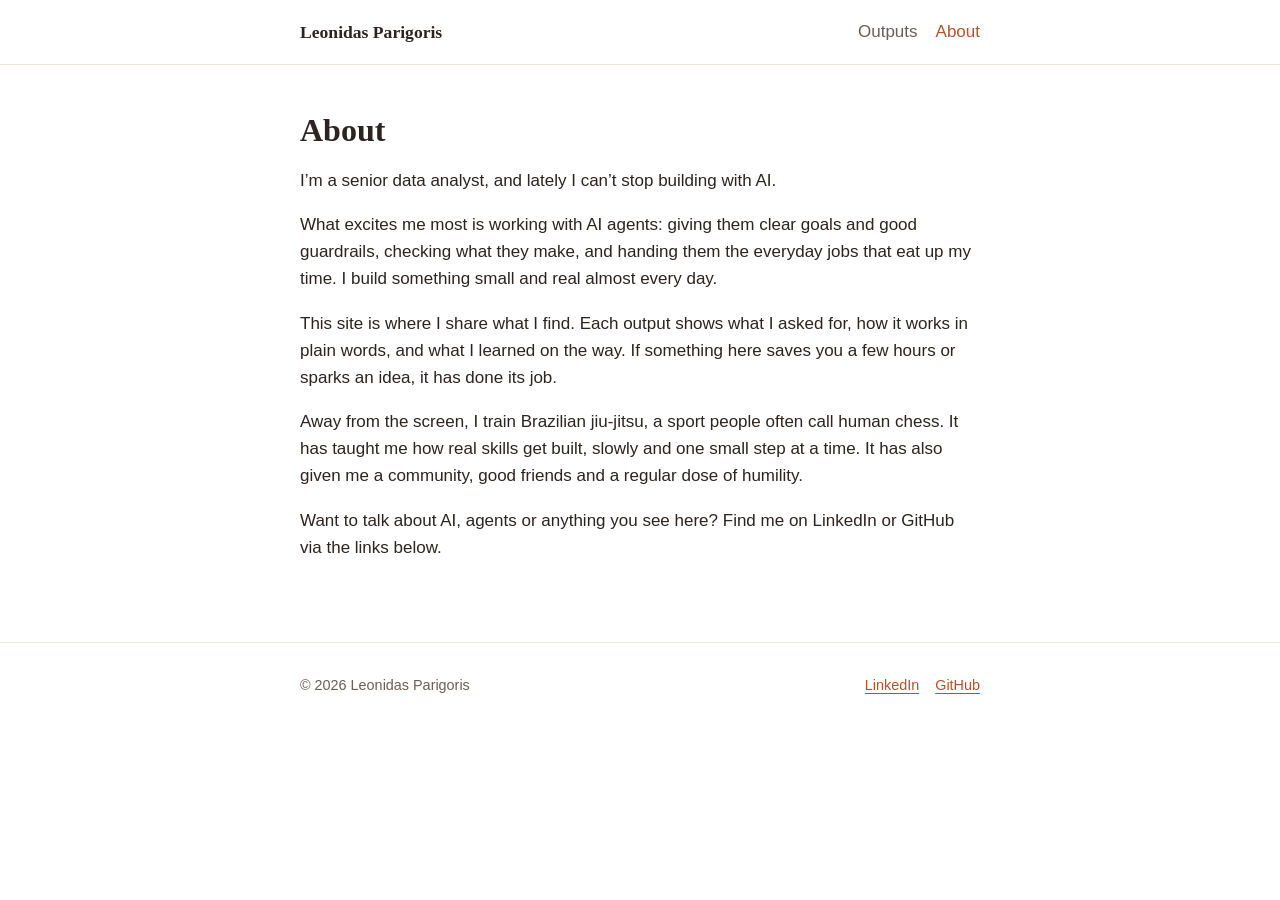
==== about/index.html @ e416a87b "First publish: built site pages only Built with Jekyll 4.3.4 from parigoris-site-private main (48866" ====
<!doctype html>
<html lang="en">
<head>
  <meta charset="utf-8">
  <meta name="viewport" content="width=device-width, initial-scale=1">
  <title>About · Leonidas Parigoris</title>
  <meta name="description" content="Things I build with AI, and what I learn along the way.">
  <link rel="stylesheet" href="/assets/css/style.css">
</head>
<body>
  <header class="site-header">
  <div class="container header-inner">
    <a class="site-name" href="/">Leonidas Parigoris</a>
    <nav class="site-nav">
      <a href="/outputs/">Outputs</a>
      <a href="/about/" class="active">About</a>
    </nav>
  </div>
</header>

  <main class="container">
    <h1 id="about">About</h1>

<p>I’m a senior data analyst, and lately I can’t stop building with AI.</p>

<p>What excites me most is working with AI agents: giving them clear goals and good guardrails, checking what they make, and handing them the everyday jobs that eat up my time. I build something small and real almost every day.</p>

<p>This site is where I share what I find. Each output shows what I asked for, how it works in plain words, and what I learned on the way. If something here saves you a few hours or sparks an idea, it has done its job.</p>

<p>Away from the screen, I train Brazilian jiu-jitsu, a sport people often call human chess. It has taught me how real skills get built, slowly and one small step at a time. It has also given me a community, good friends and a regular dose of humility.</p>

<p>Want to talk about AI, agents or anything you see here? Find me on LinkedIn or GitHub via the links below.</p>

  </main>
  <footer class="site-footer">
  <div class="container footer-inner">
    <span>© 2026 Leonidas Parigoris</span>
    <span class="footer-links">
      <a href="https://www.linkedin.com/in/leonidas-parigoris-139921197" rel="me">LinkedIn</a>
      <a href="https://github.com/parigoris" rel="me">GitHub</a>
    </span>
  </div>
</footer>

</body>
</html>
---- assets/css/style.css ----
/* Warm editorial on white: serif headings, one terracotta accent, cream only in boxes.
   Colour meanings are in standards.md ("Colour system").
   System fonts only: fast, no outside requests. Contrast (WCAG AA needs 4.5:1):
   accent on white 5.0:1, grey text on white 6.3:1, grey text in cream box 5.8:1. */
:root {
  --accent: #b4532a;
  --accent-soft: #f8ece4;
  --text: #2b2420;
  --muted: #6b5e55;
  --line: #ebe5dd;
  --bg: #ffffff;
  --bg-card: #ffffff;
  --bg-soft: #faf6f0;
  --radius: 4px;
  --serif: ui-serif, "New York", Georgia, "Times New Roman", serif;
}

* { box-sizing: border-box; }

html { -webkit-text-size-adjust: 100%; background: var(--bg); }

body {
  margin: 0;
  background: var(--bg);
  color: var(--text);
  font-family: -apple-system, BlinkMacSystemFont, "Segoe UI", Roboto, "Helvetica Neue", Arial, sans-serif;
  font-size: 17px;
  line-height: 1.6;
}

.container { max-width: 720px; margin: 0 auto; padding: 0 20px; }

a { color: var(--accent); text-decoration-thickness: 1px; text-underline-offset: 3px; }
a:hover { text-decoration-thickness: 2px; }
/* Keyboard focus: a clear 2px terracotta ring (WCAG 2.4.7 and 2.4.13; 5.0:1 on white) */
a:focus-visible { outline: 2px solid var(--accent); outline-offset: 3px; border-radius: 2px; }
/* Tap targets at least 44px tall on phones (Apple HIG; WCAG 2.5.8 needs 24px) */
.site-name, .site-nav a, .footer-links a, .more-link { display: inline-block; padding: 10px 0; }
.footer-links a { padding: 11px 0; }

h1, h2, h3 { line-height: 1.25; font-family: var(--serif); font-weight: 600; }
h1 { font-size: 2rem; margin: 0.4em 0 0.2em; }
h2 { font-size: 1.3rem; margin-top: 2em; }

/* Header */
.site-header { border-bottom: 1px solid var(--line); }
.header-inner { display: flex; align-items: center; justify-content: space-between; min-height: 64px; gap: 16px; }
.site-name { font-family: var(--serif); font-weight: 600; font-size: 1.1rem; color: var(--text); text-decoration: none; }
.site-nav { display: flex; gap: 18px; }
.site-nav a { color: var(--muted); text-decoration: none; font-weight: 500; }
.site-nav a:hover, .site-nav a.active { color: var(--accent); }

main.container { padding-top: 32px; padding-bottom: 64px; }

/* Home */
.intro h1 { font-size: 2.6rem; }
.intro h1::after { content: ""; display: block; width: 56px; height: 3px; background: var(--accent); margin-top: 14px; }
.lead { font-size: 1.15rem; color: var(--muted); max-width: 36em; }

/* Output cards */
.cards { list-style: none; padding: 0; margin: 24px 0 0; display: grid; gap: 16px; }
.card { border: 1px solid var(--line); border-radius: var(--radius); background: var(--bg-card); transition: border-color 0.15s, box-shadow 0.15s; }
.card:hover { border-color: var(--accent); box-shadow: 0 4px 16px rgba(180, 83, 42, 0.08); }
.card a { display: block; padding: 18px 20px; color: inherit; text-decoration: none; }
.card h3 { margin: 0 0 4px; color: var(--text); font-size: 1.2rem; }
.card p { margin: 0; color: var(--muted); font-size: 0.95rem; }
.card .date { font-size: 0.85rem; color: var(--muted); margin-bottom: 6px; }

/* Output page */
.back { margin: 0 0 8px; font-size: 0.95rem; }
.back a { text-decoration: none; }
.meta { color: var(--muted); font-size: 0.9rem; margin: 0 0 12px; }
.summary { font-size: 1.15rem; color: var(--muted); margin: 0 0 24px; }
.hero { margin: 0 0 24px; }
.hero img { width: 100%; height: auto; border: 1px solid var(--line); border-radius: var(--radius); background: var(--bg-soft); }
.output blockquote { margin: 16px 0; padding: 12px 16px; background: var(--accent-soft); border-left: 3px solid var(--accent); border-radius: 0 var(--radius) var(--radius) 0; }
.output blockquote p { margin: 0; }
/* List points: less space than between paragraphs, so a list reads as one group (GOV.UK spaced lists) */
.output ul, .output ol { padding-left: 1.25em; }
.output li + li { margin-top: 0.75em; }

/* "In short" box: lets scanning readers get the point in 3 lines (standards.md, Writing for readers) */
.in-short { margin: 0 0 28px; padding: 16px 20px; background: var(--bg-soft); border: 1px solid var(--line); border-left: 3px solid var(--accent); border-radius: var(--radius); }
.in-short h2 { font-family: inherit; margin: 0 0 8px; font-size: 0.85rem; text-transform: uppercase; letter-spacing: 0.06em; color: var(--muted); }
.in-short ul { margin: 0; padding-left: 1.1em; }
.in-short li + li { margin-top: 0.5em; }

/* Code blocks wrap instead of scrolling sideways on a phone */
pre { margin: 16px 0; padding: 14px 16px; background: var(--bg-soft); border: 1px solid var(--line); border-radius: var(--radius); white-space: pre-wrap; overflow-wrap: anywhere; }
pre code { background: none; border: 0; padding: 0; font-size: 0.9em; }

.button { display: inline-block; padding: 10px 16px; background: var(--accent); color: #fff; border-radius: var(--radius); text-decoration: none; font-weight: 600; }
.button:hover { opacity: 0.92; }

code { background: var(--bg-soft); border: 1px solid var(--line); border-radius: 5px; padding: 0.1em 0.35em; font-size: 0.9em; }

/* Footer */
.site-footer { border-top: 1px solid var(--line); color: var(--muted); font-size: 0.9rem; }
.footer-inner { display: flex; justify-content: space-between; flex-wrap: wrap; gap: 12px; padding-top: 20px; padding-bottom: 28px; }
.footer-links { display: flex; gap: 16px; }
.footer-inner { align-items: center; }

@media (max-width: 480px) {
  body { font-size: 16px; }
  h1 { font-size: 1.7rem; }
  .intro h1 { font-size: 2.3rem; }
  .site-nav { gap: 14px; }
}
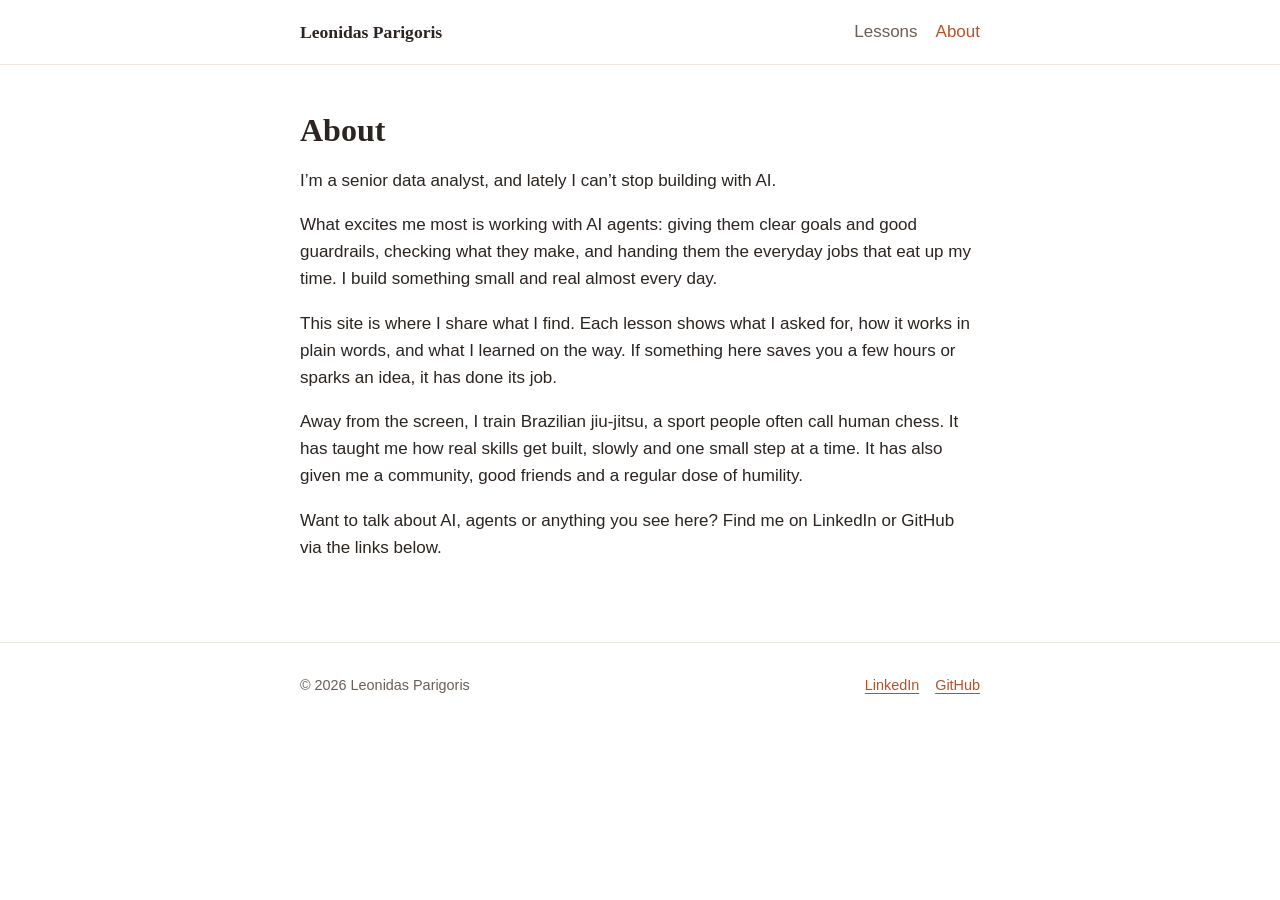
==== commit 3fdb429e: "Rebuild: Lessons instead of Outputs, numbered list, previous/next links Built from parigoris-site-pr" ====
--- a/about/index.html
+++ b/about/index.html
@@ -12,7 +12,7 @@
   <div class="container header-inner">
     <a class="site-name" href="/">Leonidas Parigoris</a>
     <nav class="site-nav">
-      <a href="/outputs/">Outputs</a>
+      <a href="/lessons/">Lessons</a>
       <a href="/about/" class="active">About</a>
     </nav>
   </div>
@@ -25,7 +25,7 @@
 
 <p>What excites me most is working with AI agents: giving them clear goals and good guardrails, checking what they make, and handing them the everyday jobs that eat up my time. I build something small and real almost every day.</p>
 
-<p>This site is where I share what I find. Each output shows what I asked for, how it works in plain words, and what I learned on the way. If something here saves you a few hours or sparks an idea, it has done its job.</p>
+<p>This site is where I share what I find. Each lesson shows what I asked for, how it works in plain words, and what I learned on the way. If something here saves you a few hours or sparks an idea, it has done its job.</p>
 
 <p>Away from the screen, I train Brazilian jiu-jitsu, a sport people often call human chess. It has taught me how real skills get built, slowly and one small step at a time. It has also given me a community, good friends and a regular dose of humility.</p>
 
--- a/assets/css/style.css
+++ b/assets/css/style.css
@@ -57,7 +57,7 @@
 .intro h1::after { content: ""; display: block; width: 56px; height: 3px; background: var(--accent); margin-top: 14px; }
 .lead { font-size: 1.15rem; color: var(--muted); max-width: 36em; }
 
-/* Output cards */
+/* Lesson list */
 .cards { list-style: none; padding: 0; margin: 24px 0 0; display: grid; gap: 16px; }
 .card { border: 1px solid var(--line); border-radius: var(--radius); background: var(--bg-card); transition: border-color 0.15s, box-shadow 0.15s; }
 .card:hover { border-color: var(--accent); box-shadow: 0 4px 16px rgba(180, 83, 42, 0.08); }
@@ -66,18 +66,35 @@
 .card p { margin: 0; color: var(--muted); font-size: 0.95rem; }
 .card .date { font-size: 0.85rem; color: var(--muted); margin-bottom: 6px; }
 
-/* Output page */
+/* Numbered lesson list */
+.lesson-list { list-style: none; padding: 0; margin: 20px 0 0; border-top: 1px solid var(--line); }
+.lesson-list li { border-bottom: 1px solid var(--line); }
+.lesson-list a { display: flex; gap: 16px; align-items: baseline; padding: 14px 4px; color: inherit; text-decoration: none; }
+.lesson-list a:hover .lesson-title { color: var(--accent); }
+.lesson-num { flex: none; width: 1.6em; font-weight: 700; color: var(--accent); }
+.lesson-text { display: flex; flex-direction: column; gap: 2px; }
+.lesson-title { font-size: 1.1rem; color: var(--text); }
+.lesson-date { font-size: 0.85rem; color: var(--muted); }
+
+/* Previous / next lesson */
+.lesson-nav { display: grid; grid-template-columns: 1fr 1fr; gap: 12px; margin-top: 40px; padding-top: 20px; border-top: 1px solid var(--line); }
+.lesson-nav a { display: block; padding: 12px 14px; border: 1px solid var(--line); border-radius: var(--radius); text-decoration: none; color: var(--text); font-size: 0.95rem; }
+.lesson-nav a span { display: block; font-size: 0.8rem; color: var(--accent); margin-bottom: 4px; }
+.lesson-nav .next { grid-column: 2; text-align: right; }
+@media (max-width: 520px) { .lesson-nav { grid-template-columns: 1fr; } .lesson-nav .next { grid-column: 1; } }
+
+/* Lesson page */
 .back { margin: 0 0 8px; font-size: 0.95rem; }
 .back a { text-decoration: none; }
 .meta { color: var(--muted); font-size: 0.9rem; margin: 0 0 12px; }
 .summary { font-size: 1.15rem; color: var(--muted); margin: 0 0 24px; }
 .hero { margin: 0 0 24px; }
 .hero img { width: 100%; height: auto; border: 1px solid var(--line); border-radius: var(--radius); background: var(--bg-soft); }
-.output blockquote { margin: 16px 0; padding: 12px 16px; background: var(--accent-soft); border-left: 3px solid var(--accent); border-radius: 0 var(--radius) var(--radius) 0; }
-.output blockquote p { margin: 0; }
+.lesson blockquote { margin: 16px 0; padding: 12px 16px; background: var(--accent-soft); border-left: 3px solid var(--accent); border-radius: 0 var(--radius) var(--radius) 0; }
+.lesson blockquote p { margin: 0; }
 /* List points: less space than between paragraphs, so a list reads as one group (GOV.UK spaced lists) */
-.output ul, .output ol { padding-left: 1.25em; }
-.output li + li { margin-top: 0.75em; }
+.lesson ul, .lesson ol { padding-left: 1.25em; }
+.lesson li + li { margin-top: 0.75em; }
 
 /* "In short" box: lets scanning readers get the point in 3 lines (standards.md, Writing for readers) */
 .in-short { margin: 0 0 28px; padding: 16px 20px; background: var(--bg-soft); border: 1px solid var(--line); border-left: 3px solid var(--accent); border-radius: var(--radius); }
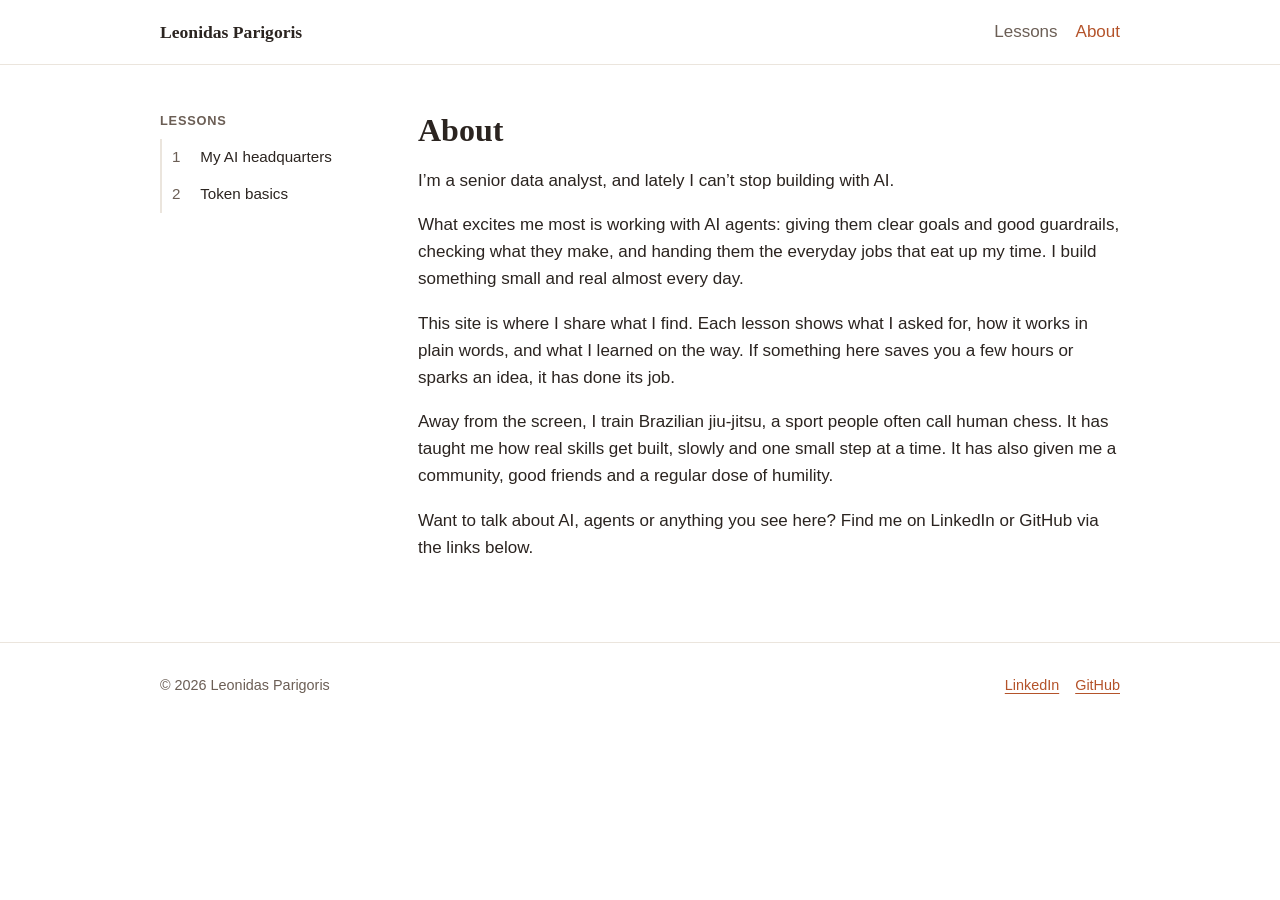
==== commit ba1690f9: "Rebuild: lesson sidebar Co-Authored-By: Claude Opus 5.5 <noreply@anthropic.com> Claude-Session: http" ====
--- a/about/index.html
+++ b/about/index.html
@@ -18,8 +18,36 @@
   </div>
 </header>
 
-  <main class="container">
-    <h1 id="about">About</h1>
+  <div class="container with-sidebar">
+    
+
+<aside class="toc toc-desktop" aria-label="Lessons">
+  <p class="toc-heading"><a href="/lessons/">Lessons</a></p>
+  
+<ol class="toc-list">
+  
+  <li><a href="/lessons/ai-hq/"><span class="toc-num">1</span>My AI headquarters</a></li>
+  
+  <li><a href="/lessons/token-basics/"><span class="toc-num">2</span>Token basics</a></li>
+  
+</ol>
+
+</aside>
+<details class="toc toc-mobile">
+  <summary>Lessons</summary>
+  
+<ol class="toc-list">
+  
+  <li><a href="/lessons/ai-hq/"><span class="toc-num">1</span>My AI headquarters</a></li>
+  
+  <li><a href="/lessons/token-basics/"><span class="toc-num">2</span>Token basics</a></li>
+  
+</ol>
+
+</details>
+
+    <main class="content">
+      <h1 id="about">About</h1>
 
 <p>I’m a senior data analyst, and lately I can’t stop building with AI.</p>
 
@@ -31,7 +59,8 @@
 
 <p>Want to talk about AI, agents or anything you see here? Find me on LinkedIn or GitHub via the links below.</p>
 
-  </main>
+    </main>
+  </div>
   <footer class="site-footer">
   <div class="container footer-inner">
     <span>© 2026 Leonidas Parigoris</span>
--- a/assets/css/style.css
+++ b/assets/css/style.css
@@ -28,7 +28,28 @@
   line-height: 1.6;
 }
 
-.container { max-width: 720px; margin: 0 auto; padding: 0 20px; }
+.container { max-width: 1000px; margin: 0 auto; padding: 0 20px; }
+
+/* Sidebar with the lesson list (docs-style). Desktop: fixed column on the left. Phone: a "Lessons" menu to tap open. */
+.with-sidebar { display: grid; grid-template-columns: 210px minmax(0, 720px); gap: 48px; padding-top: 32px; padding-bottom: 64px; }
+.content { min-width: 0; }
+.toc-desktop { position: sticky; top: 24px; align-self: start; padding-top: 14px; }
+.toc-heading { margin: 0 0 8px; font-size: 0.8rem; font-weight: 600; text-transform: uppercase; letter-spacing: 0.06em; }
+.toc-heading a { color: var(--muted); text-decoration: none; }
+.toc-list { list-style: none; margin: 0; padding: 0; }
+.toc-list a { display: flex; gap: 10px; padding: 8px 10px; border-left: 2px solid var(--line); color: var(--text); text-decoration: none; font-size: 0.95rem; line-height: 1.35; }
+.toc-list a:hover { color: var(--accent); }
+.toc-list a.active { border-left-color: var(--accent); color: var(--accent); font-weight: 600; background: var(--bg-soft); }
+.toc-num { flex: none; min-width: 1.2em; color: var(--muted); }
+.toc-mobile { display: none; }
+@media (max-width: 860px) {
+  .with-sidebar { grid-template-columns: minmax(0, 1fr); gap: 0; padding-top: 16px; }
+  .toc-desktop { display: none; }
+  .toc-mobile { display: block; margin-bottom: 8px; border: 1px solid var(--line); border-radius: var(--radius); background: var(--bg-soft); }
+  .toc-mobile summary { padding: 12px 14px; font-weight: 600; cursor: pointer; min-height: 44px; box-sizing: border-box; }
+  .toc-mobile .toc-list { padding: 0 8px 8px; }
+  .toc-mobile .toc-list a { padding: 11px 10px; }
+}
 
 a { color: var(--accent); text-decoration-thickness: 1px; text-underline-offset: 3px; }
 a:hover { text-decoration-thickness: 2px; }
@@ -50,7 +71,7 @@
 .site-nav a { color: var(--muted); text-decoration: none; font-weight: 500; }
 .site-nav a:hover, .site-nav a.active { color: var(--accent); }
 
-main.container { padding-top: 32px; padding-bottom: 64px; }
+
 
 /* Home */
 .intro h1 { font-size: 2.6rem; }
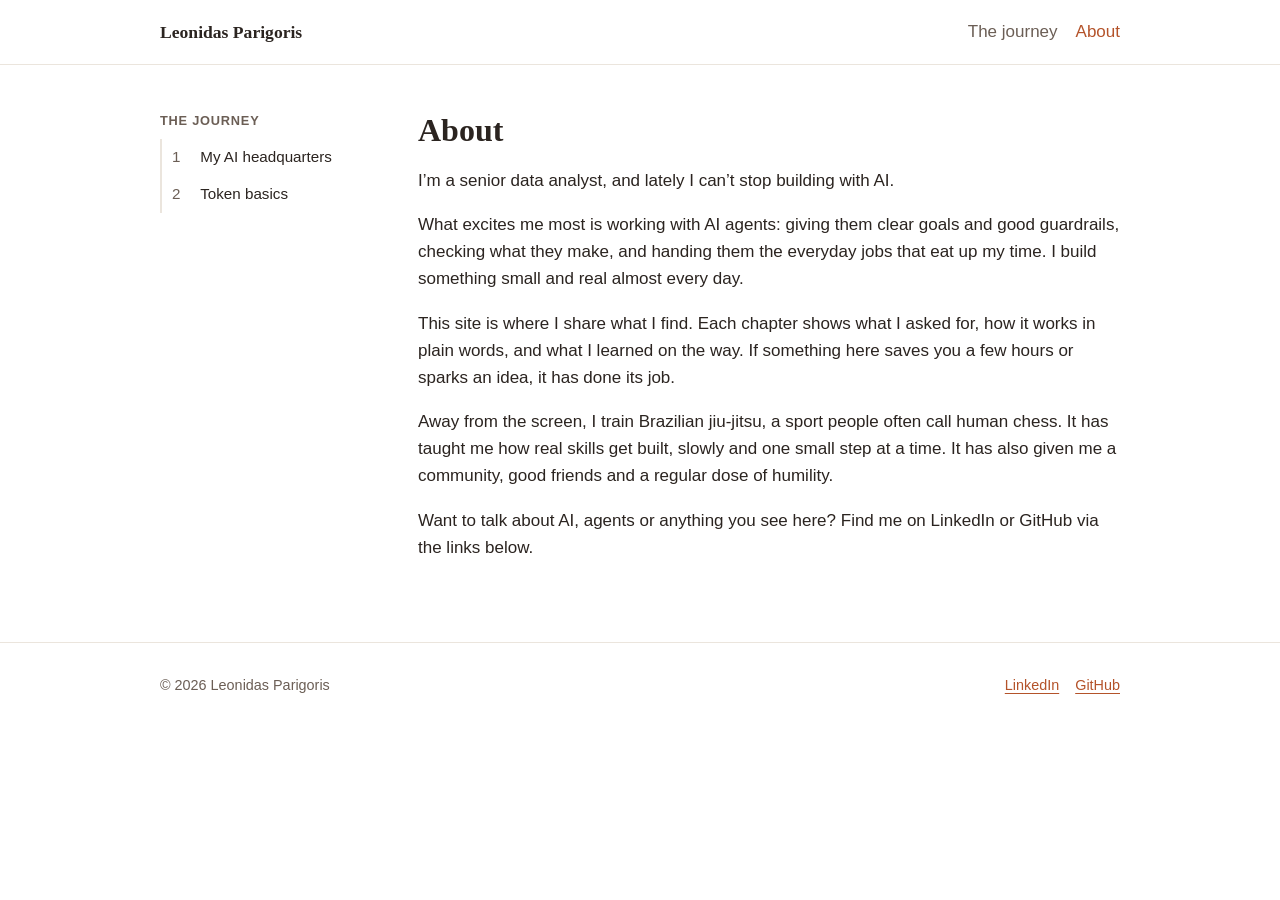
==== commit e36d20ee: "Rebuild: The journey and chapters Co-Authored-By: Claude Opus 5.5 <noreply@anthropic.com> Claude-Ses" ====
--- a/about/index.html
+++ b/about/index.html
@@ -12,7 +12,7 @@
   <div class="container header-inner">
     <a class="site-name" href="/">Leonidas Parigoris</a>
     <nav class="site-nav">
-      <a href="/lessons/">Lessons</a>
+      <a href="/journey/">The journey</a>
       <a href="/about/" class="active">About</a>
     </nav>
   </div>
@@ -21,26 +21,26 @@
   <div class="container with-sidebar">
     
 
-<aside class="toc toc-desktop" aria-label="Lessons">
-  <p class="toc-heading"><a href="/lessons/">Lessons</a></p>
+<aside class="toc toc-desktop" aria-label="The journey">
+  <p class="toc-heading"><a href="/journey/">The journey</a></p>
   
 <ol class="toc-list">
   
-  <li><a href="/lessons/ai-hq/"><span class="toc-num">1</span>My AI headquarters</a></li>
+  <li><a href="/journey/ai-hq/"><span class="toc-num">1</span>My AI headquarters</a></li>
   
-  <li><a href="/lessons/token-basics/"><span class="toc-num">2</span>Token basics</a></li>
+  <li><a href="/journey/token-basics/"><span class="toc-num">2</span>Token basics</a></li>
   
 </ol>
 
 </aside>
 <details class="toc toc-mobile">
-  <summary>Lessons</summary>
+  <summary>The journey</summary>
   
 <ol class="toc-list">
   
-  <li><a href="/lessons/ai-hq/"><span class="toc-num">1</span>My AI headquarters</a></li>
+  <li><a href="/journey/ai-hq/"><span class="toc-num">1</span>My AI headquarters</a></li>
   
-  <li><a href="/lessons/token-basics/"><span class="toc-num">2</span>Token basics</a></li>
+  <li><a href="/journey/token-basics/"><span class="toc-num">2</span>Token basics</a></li>
   
 </ol>
 
@@ -53,7 +53,7 @@
 
 <p>What excites me most is working with AI agents: giving them clear goals and good guardrails, checking what they make, and handing them the everyday jobs that eat up my time. I build something small and real almost every day.</p>
 
-<p>This site is where I share what I find. Each lesson shows what I asked for, how it works in plain words, and what I learned on the way. If something here saves you a few hours or sparks an idea, it has done its job.</p>
+<p>This site is where I share what I find. Each chapter shows what I asked for, how it works in plain words, and what I learned on the way. If something here saves you a few hours or sparks an idea, it has done its job.</p>
 
 <p>Away from the screen, I train Brazilian jiu-jitsu, a sport people often call human chess. It has taught me how real skills get built, slowly and one small step at a time. It has also given me a community, good friends and a regular dose of humility.</p>
 
--- a/assets/css/style.css
+++ b/assets/css/style.css
@@ -30,7 +30,7 @@
 
 .container { max-width: 1000px; margin: 0 auto; padding: 0 20px; }
 
-/* Sidebar with the lesson list (docs-style). Desktop: fixed column on the left. Phone: a "Lessons" menu to tap open. */
+/* Sidebar with the chapter list (docs-style). Desktop: fixed column on the left. Phone: a "The journey" menu to tap open. */
 .with-sidebar { display: grid; grid-template-columns: 210px minmax(0, 720px); gap: 48px; padding-top: 32px; padding-bottom: 64px; }
 .content { min-width: 0; }
 .toc-desktop { position: sticky; top: 24px; align-self: start; padding-top: 14px; }
@@ -78,7 +78,7 @@
 .intro h1::after { content: ""; display: block; width: 56px; height: 3px; background: var(--accent); margin-top: 14px; }
 .lead { font-size: 1.15rem; color: var(--muted); max-width: 36em; }
 
-/* Lesson list */
+/* Chapter list */
 .cards { list-style: none; padding: 0; margin: 24px 0 0; display: grid; gap: 16px; }
 .card { border: 1px solid var(--line); border-radius: var(--radius); background: var(--bg-card); transition: border-color 0.15s, box-shadow 0.15s; }
 .card:hover { border-color: var(--accent); box-shadow: 0 4px 16px rgba(180, 83, 42, 0.08); }
@@ -87,35 +87,35 @@
 .card p { margin: 0; color: var(--muted); font-size: 0.95rem; }
 .card .date { font-size: 0.85rem; color: var(--muted); margin-bottom: 6px; }
 
-/* Numbered lesson list */
-.lesson-list { list-style: none; padding: 0; margin: 20px 0 0; border-top: 1px solid var(--line); }
-.lesson-list li { border-bottom: 1px solid var(--line); }
-.lesson-list a { display: flex; gap: 16px; align-items: baseline; padding: 14px 4px; color: inherit; text-decoration: none; }
-.lesson-list a:hover .lesson-title { color: var(--accent); }
-.lesson-num { flex: none; width: 1.6em; font-weight: 700; color: var(--accent); }
-.lesson-text { display: flex; flex-direction: column; gap: 2px; }
-.lesson-title { font-size: 1.1rem; color: var(--text); }
-.lesson-date { font-size: 0.85rem; color: var(--muted); }
+/* Numbered chapter list */
+.chapter-list { list-style: none; padding: 0; margin: 20px 0 0; border-top: 1px solid var(--line); }
+.chapter-list li { border-bottom: 1px solid var(--line); }
+.chapter-list a { display: flex; gap: 16px; align-items: baseline; padding: 14px 4px; color: inherit; text-decoration: none; }
+.chapter-list a:hover .chapter-title { color: var(--accent); }
+.chapter-num { flex: none; width: 1.6em; font-weight: 700; color: var(--accent); }
+.chapter-text { display: flex; flex-direction: column; gap: 2px; }
+.chapter-title { font-size: 1.1rem; color: var(--text); }
+.chapter-date { font-size: 0.85rem; color: var(--muted); }
 
-/* Previous / next lesson */
-.lesson-nav { display: grid; grid-template-columns: 1fr 1fr; gap: 12px; margin-top: 40px; padding-top: 20px; border-top: 1px solid var(--line); }
-.lesson-nav a { display: block; padding: 12px 14px; border: 1px solid var(--line); border-radius: var(--radius); text-decoration: none; color: var(--text); font-size: 0.95rem; }
-.lesson-nav a span { display: block; font-size: 0.8rem; color: var(--accent); margin-bottom: 4px; }
-.lesson-nav .next { grid-column: 2; text-align: right; }
-@media (max-width: 520px) { .lesson-nav { grid-template-columns: 1fr; } .lesson-nav .next { grid-column: 1; } }
+/* Previous / next chapter */
+.chapter-nav { display: grid; grid-template-columns: 1fr 1fr; gap: 12px; margin-top: 40px; padding-top: 20px; border-top: 1px solid var(--line); }
+.chapter-nav a { display: block; padding: 12px 14px; border: 1px solid var(--line); border-radius: var(--radius); text-decoration: none; color: var(--text); font-size: 0.95rem; }
+.chapter-nav a span { display: block; font-size: 0.8rem; color: var(--accent); margin-bottom: 4px; }
+.chapter-nav .next { grid-column: 2; text-align: right; }
+@media (max-width: 520px) { .chapter-nav { grid-template-columns: 1fr; } .chapter-nav .next { grid-column: 1; } }
 
-/* Lesson page */
+/* Chapter page */
 .back { margin: 0 0 8px; font-size: 0.95rem; }
 .back a { text-decoration: none; }
 .meta { color: var(--muted); font-size: 0.9rem; margin: 0 0 12px; }
 .summary { font-size: 1.15rem; color: var(--muted); margin: 0 0 24px; }
 .hero { margin: 0 0 24px; }
 .hero img { width: 100%; height: auto; border: 1px solid var(--line); border-radius: var(--radius); background: var(--bg-soft); }
-.lesson blockquote { margin: 16px 0; padding: 12px 16px; background: var(--accent-soft); border-left: 3px solid var(--accent); border-radius: 0 var(--radius) var(--radius) 0; }
-.lesson blockquote p { margin: 0; }
+.chapter blockquote { margin: 16px 0; padding: 12px 16px; background: var(--accent-soft); border-left: 3px solid var(--accent); border-radius: 0 var(--radius) var(--radius) 0; }
+.chapter blockquote p { margin: 0; }
 /* List points: less space than between paragraphs, so a list reads as one group (GOV.UK spaced lists) */
-.lesson ul, .lesson ol { padding-left: 1.25em; }
-.lesson li + li { margin-top: 0.75em; }
+.chapter ul, .chapter ol { padding-left: 1.25em; }
+.chapter li + li { margin-top: 0.75em; }
 
 /* "In short" box: lets scanning readers get the point in 3 lines (standards.md, Writing for readers) */
 .in-short { margin: 0 0 28px; padding: 16px 20px; background: var(--bg-soft); border: 1px solid var(--line); border-left: 3px solid var(--accent); border-radius: var(--radius); }
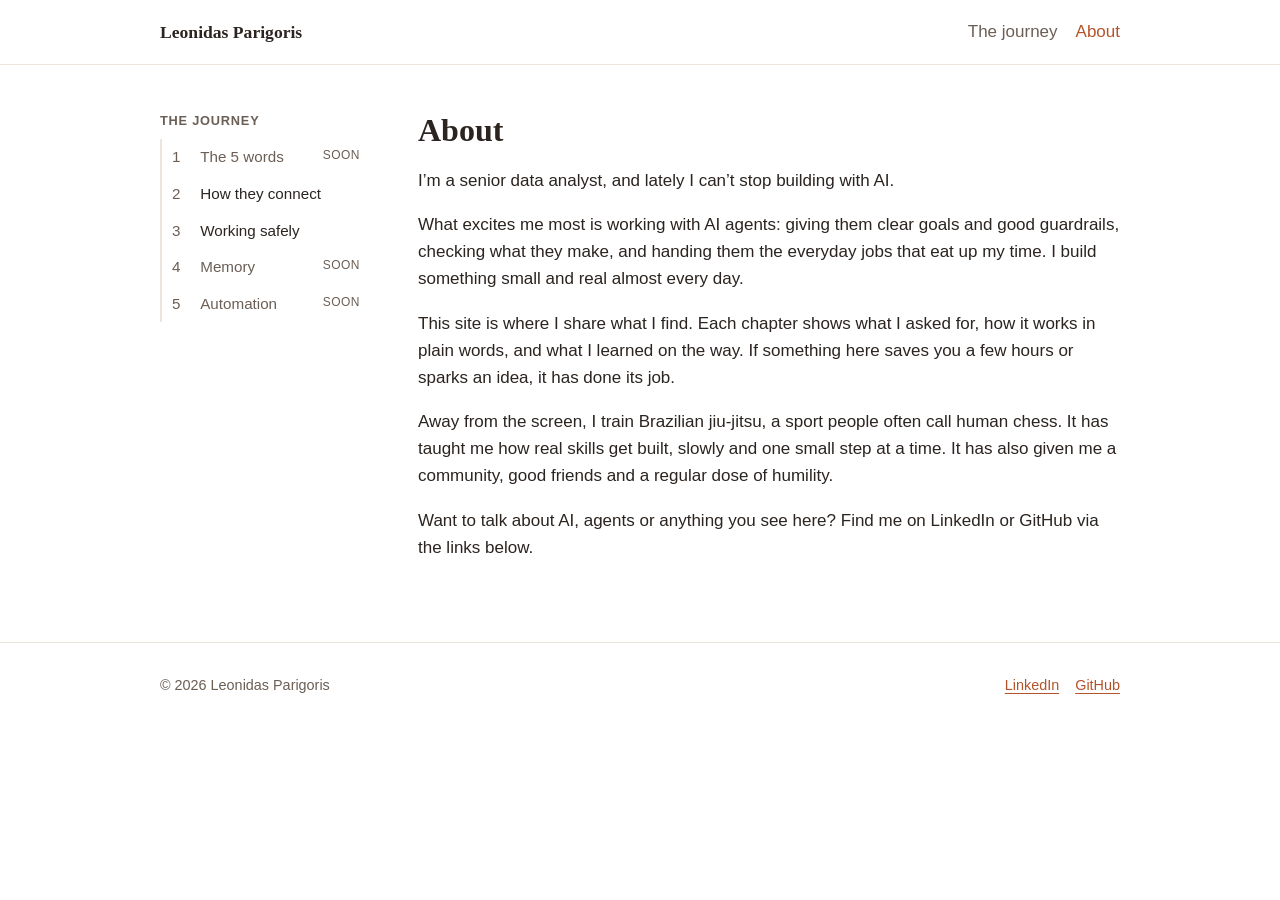
==== commit 7d917b2f: "Rebuild: all 5 chapters in order Co-Authored-By: Claude Opus 5.5 <noreply@anthropic.com> Claude-Sess" ====
--- a/about/index.html
+++ b/about/index.html
@@ -20,15 +20,40 @@
 
   <div class="container with-sidebar">
     
-
 <aside class="toc toc-desktop" aria-label="The journey">
   <p class="toc-heading"><a href="/journey/">The journey</a></p>
   
 <ol class="toc-list">
   
-  <li><a href="/journey/ai-hq/"><span class="toc-num">1</span>My AI headquarters</a></li>
   
-  <li><a href="/journey/token-basics/"><span class="toc-num">2</span>Token basics</a></li>
+  
+  
+  <li><span class="toc-soon"><span class="toc-num">1</span>The 5 words<small>soon</small></span></li>
+  
+  
+  
+  
+  
+  <li><a href="/journey/token-basics/"><span class="toc-num">2</span>How they connect</a></li>
+  
+  
+  
+  
+  
+  <li><a href="/journey/ai-hq/"><span class="toc-num">3</span>Working safely</a></li>
+  
+  
+  
+  
+  
+  <li><span class="toc-soon"><span class="toc-num">4</span>Memory<small>soon</small></span></li>
+  
+  
+  
+  
+  
+  <li><span class="toc-soon"><span class="toc-num">5</span>Automation<small>soon</small></span></li>
+  
   
 </ol>
 
@@ -38,9 +63,35 @@
   
 <ol class="toc-list">
   
-  <li><a href="/journey/ai-hq/"><span class="toc-num">1</span>My AI headquarters</a></li>
   
-  <li><a href="/journey/token-basics/"><span class="toc-num">2</span>Token basics</a></li>
+  
+  
+  <li><span class="toc-soon"><span class="toc-num">1</span>The 5 words<small>soon</small></span></li>
+  
+  
+  
+  
+  
+  <li><a href="/journey/token-basics/"><span class="toc-num">2</span>How they connect</a></li>
+  
+  
+  
+  
+  
+  <li><a href="/journey/ai-hq/"><span class="toc-num">3</span>Working safely</a></li>
+  
+  
+  
+  
+  
+  <li><span class="toc-soon"><span class="toc-num">4</span>Memory<small>soon</small></span></li>
+  
+  
+  
+  
+  
+  <li><span class="toc-soon"><span class="toc-num">5</span>Automation<small>soon</small></span></li>
+  
   
 </ol>
 
--- a/assets/css/style.css
+++ b/assets/css/style.css
@@ -41,6 +41,8 @@
 .toc-list a:hover { color: var(--accent); }
 .toc-list a.active { border-left-color: var(--accent); color: var(--accent); font-weight: 600; background: var(--bg-soft); }
 .toc-num { flex: none; min-width: 1.2em; color: var(--muted); }
+.toc-soon { display: flex; gap: 10px; padding: 8px 10px; border-left: 2px solid var(--line); color: var(--muted); font-size: 0.95rem; line-height: 1.35; }
+.toc-soon small { margin-left: auto; font-size: 0.75rem; text-transform: uppercase; letter-spacing: 0.04em; }
 .toc-mobile { display: none; }
 @media (max-width: 860px) {
   .with-sidebar { grid-template-columns: minmax(0, 1fr); gap: 0; padding-top: 16px; }
@@ -95,12 +97,17 @@
 .chapter-num { flex: none; width: 1.6em; font-weight: 700; color: var(--accent); }
 .chapter-text { display: flex; flex-direction: column; gap: 2px; }
 .chapter-title { font-size: 1.1rem; color: var(--text); }
-.chapter-date { font-size: 0.85rem; color: var(--muted); }
+.chapter-sub { font-size: 0.9rem; color: var(--muted); }
+.chapter-row { display: flex; gap: 16px; align-items: baseline; padding: 14px 4px; }
+.chapter-list .soon .chapter-title, .chapter-list .soon .chapter-num { color: var(--muted); }
+.chapter-label { margin: 0; font-size: 0.85rem; font-weight: 600; color: var(--accent); text-transform: uppercase; letter-spacing: 0.05em; }
 
 /* Previous / next chapter */
 .chapter-nav { display: grid; grid-template-columns: 1fr 1fr; gap: 12px; margin-top: 40px; padding-top: 20px; border-top: 1px solid var(--line); }
 .chapter-nav a { display: block; padding: 12px 14px; border: 1px solid var(--line); border-radius: var(--radius); text-decoration: none; color: var(--text); font-size: 0.95rem; }
 .chapter-nav a span { display: block; font-size: 0.8rem; color: var(--accent); margin-bottom: 4px; }
+.chapter-nav .soon { display: block; padding: 12px 14px; border: 1px dashed var(--line); border-radius: var(--radius); color: var(--muted); font-size: 0.95rem; }
+.chapter-nav .soon span { display: block; font-size: 0.8rem; margin-bottom: 4px; }
 .chapter-nav .next { grid-column: 2; text-align: right; }
 @media (max-width: 520px) { .chapter-nav { grid-template-columns: 1fr; } .chapter-nav .next { grid-column: 1; } }
 
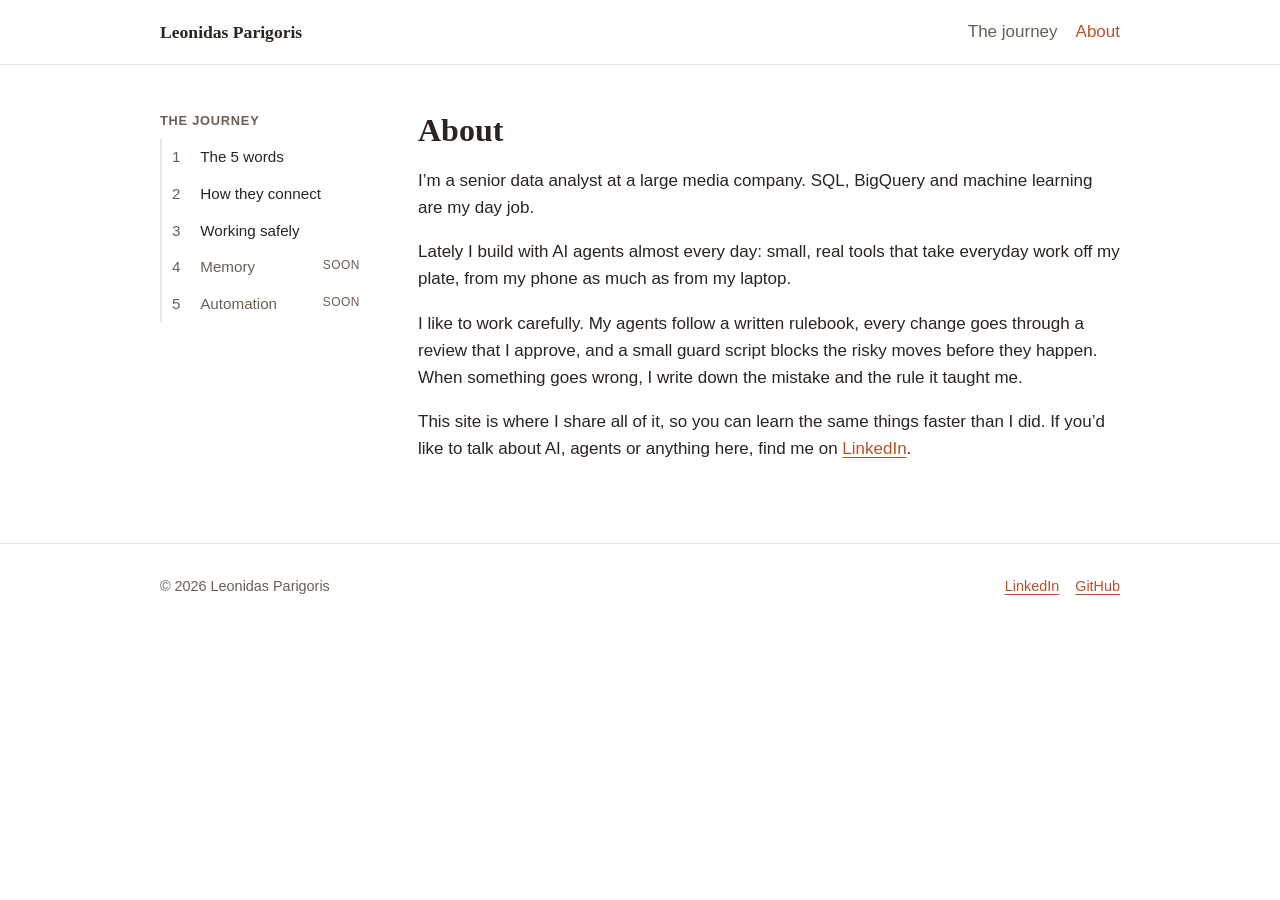
==== commit 8e8f4988: "Launch pages: home first screen, mistake boxes, About, chapter 1 Co-Authored-By: Claude Opus 5.5 <no" ====
--- a/about/index.html
+++ b/about/index.html
@@ -28,7 +28,7 @@
   
   
   
-  <li><span class="toc-soon"><span class="toc-num">1</span>The 5 words<small>soon</small></span></li>
+  <li><a href="/journey/five-words/"><span class="toc-num">1</span>The 5 words</a></li>
   
   
   
@@ -66,7 +66,7 @@
   
   
   
-  <li><span class="toc-soon"><span class="toc-num">1</span>The 5 words<small>soon</small></span></li>
+  <li><a href="/journey/five-words/"><span class="toc-num">1</span>The 5 words</a></li>
   
   
   
@@ -100,15 +100,13 @@
     <main class="content">
       <h1 id="about">About</h1>
 
-<p>I’m a senior data analyst, and lately I can’t stop building with AI.</p>
+<p>I’m a senior data analyst at a large media company. SQL, BigQuery and machine learning are my day job.</p>
 
-<p>What excites me most is working with AI agents: giving them clear goals and good guardrails, checking what they make, and handing them the everyday jobs that eat up my time. I build something small and real almost every day.</p>
+<p>Lately I build with AI agents almost every day: small, real tools that take everyday work off my plate, from my phone as much as from my laptop.</p>
 
-<p>This site is where I share what I find. Each chapter shows what I asked for, how it works in plain words, and what I learned on the way. If something here saves you a few hours or sparks an idea, it has done its job.</p>
+<p>I like to work carefully. My agents follow a written rulebook, every change goes through a review that I approve, and a small guard script blocks the risky moves before they happen. When something goes wrong, I write down the mistake and the rule it taught me.</p>
 
-<p>Away from the screen, I train Brazilian jiu-jitsu, a sport people often call human chess. It has taught me how real skills get built, slowly and one small step at a time. It has also given me a community, good friends and a regular dose of humility.</p>
-
-<p>Want to talk about AI, agents or anything you see here? Find me on LinkedIn or GitHub via the links below.</p>
+<p>This site is where I share all of it, so you can learn the same things faster than I did. If you’d like to talk about AI, agents or anything here, find me on <a href="https://www.linkedin.com/in/leonidas-parigoris-139921197">LinkedIn</a>.</p>
 
     </main>
   </div>
--- a/assets/css/style.css
+++ b/assets/css/style.css
@@ -137,6 +137,17 @@
 .button { display: inline-block; padding: 10px 16px; background: var(--accent); color: #fff; border-radius: var(--radius); text-decoration: none; font-weight: 600; }
 .button:hover { opacity: 0.92; }
 
+/* Home first screen: one main button, one plain link (standards.md, Lists and choices) */
+.intro-links { display: flex; flex-wrap: wrap; align-items: center; gap: 12px 20px; margin-top: 20px; }
+.intro-links .button { min-height: 44px; display: inline-flex; align-items: center; }
+
+/* "My mistake" box: one real mistake per chapter and the rule it led to.
+   Same cream box as "In short", but a grey edge, so the accent edge stays unique to "In short". */
+.mistake { margin: 32px 0; padding: 16px 20px; background: var(--bg-soft); border: 1px solid var(--line); border-left: 3px solid var(--muted); border-radius: var(--radius); }
+.mistake h2 { font-family: inherit; margin: 0 0 8px; font-size: 0.85rem; text-transform: uppercase; letter-spacing: 0.06em; color: var(--muted); }
+.mistake p { margin: 0; }
+.mistake p + p { margin-top: 0.75em; }
+
 code { background: var(--bg-soft); border: 1px solid var(--line); border-radius: 5px; padding: 0.1em 0.35em; font-size: 0.9em; }
 
 /* Footer */
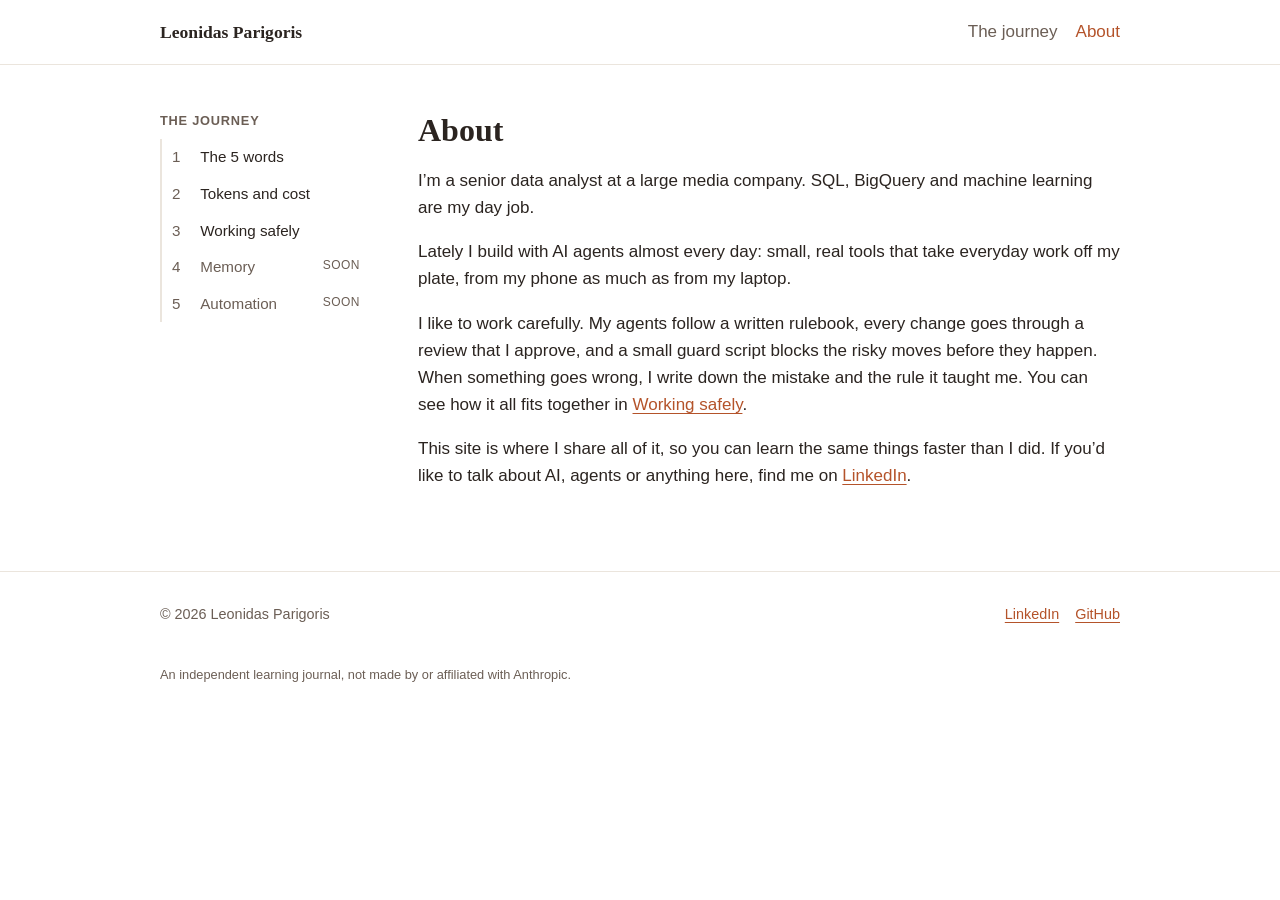
==== commit 81f81b38: "Review fixes: social preview, favicon, 404, tap targets, menu name, footer note Co-Authored-By: Clau" ====
--- a/about/index.html
+++ b/about/index.html
@@ -3,8 +3,22 @@
 <head>
   <meta charset="utf-8">
   <meta name="viewport" content="width=device-width, initial-scale=1">
+  
   <title>About · Leonidas Parigoris</title>
-  <meta name="description" content="Things I build with AI, and what I learn along the way.">
+  <meta name="description" content="A senior data analyst who builds with AI agents carefully: a written rulebook, reviews for every change, and a guard that blocks risky moves.">
+  <link rel="canonical" href="https://parigoris.github.io/about/">
+  <link rel="icon" href="/assets/images/favicon.svg" type="image/svg+xml">
+  <!-- Social preview (LinkedIn and other link previews) -->
+  <meta property="og:type" content="website">
+  <meta property="og:site_name" content="Leonidas Parigoris">
+  <meta property="og:title" content="About · Leonidas Parigoris">
+  <meta property="og:description" content="A senior data analyst who builds with AI agents carefully: a written rulebook, reviews for every change, and a guard that blocks risky moves.">
+  <meta property="og:url" content="https://parigoris.github.io/about/">
+  <meta property="og:image" content="https://parigoris.github.io/assets/images/social-preview.png">
+  <meta property="og:image:width" content="1200">
+  <meta property="og:image:height" content="630">
+  <meta property="og:image:alt" content="Leonidas Parigoris: Things I build with AI, and what I learn along the way.">
+  <meta name="twitter:card" content="summary_large_image">
   <link rel="stylesheet" href="/assets/css/style.css">
 </head>
 <body>
@@ -34,7 +48,7 @@
   
   
   
-  <li><a href="/journey/token-basics/"><span class="toc-num">2</span>How they connect</a></li>
+  <li><a href="/journey/token-basics/"><span class="toc-num">2</span>Tokens and cost</a></li>
   
   
   
@@ -58,44 +72,7 @@
 </ol>
 
 </aside>
-<details class="toc toc-mobile">
-  <summary>The journey</summary>
-  
-<ol class="toc-list">
-  
-  
-  
-  
-  <li><a href="/journey/five-words/"><span class="toc-num">1</span>The 5 words</a></li>
-  
-  
-  
-  
-  
-  <li><a href="/journey/token-basics/"><span class="toc-num">2</span>How they connect</a></li>
-  
-  
-  
-  
-  
-  <li><a href="/journey/ai-hq/"><span class="toc-num">3</span>Working safely</a></li>
-  
-  
-  
-  
-  
-  <li><span class="toc-soon"><span class="toc-num">4</span>Memory<small>soon</small></span></li>
-  
-  
-  
-  
-  
-  <li><span class="toc-soon"><span class="toc-num">5</span>Automation<small>soon</small></span></li>
-  
-  
-</ol>
 
-</details>
 
     <main class="content">
       <h1 id="about">About</h1>
@@ -104,7 +81,7 @@
 
 <p>Lately I build with AI agents almost every day: small, real tools that take everyday work off my plate, from my phone as much as from my laptop.</p>
 
-<p>I like to work carefully. My agents follow a written rulebook, every change goes through a review that I approve, and a small guard script blocks the risky moves before they happen. When something goes wrong, I write down the mistake and the rule it taught me.</p>
+<p>I like to work carefully. My agents follow a written rulebook, every change goes through a review that I approve, and a small guard script blocks the risky moves before they happen. When something goes wrong, I write down the mistake and the rule it taught me. You can see how it all fits together in <a href="/journey/ai-hq/">Working safely</a>.</p>
 
 <p>This site is where I share all of it, so you can learn the same things faster than I did. If you’d like to talk about AI, agents or anything here, find me on <a href="https://www.linkedin.com/in/leonidas-parigoris-139921197">LinkedIn</a>.</p>
 
@@ -118,6 +95,7 @@
       <a href="https://github.com/parigoris" rel="me">GitHub</a>
     </span>
   </div>
+  <div class="container footer-note">An independent learning journal, not made by or affiliated with Anthropic.</div>
 </footer>
 
 </body>
--- a/assets/css/style.css
+++ b/assets/css/style.css
@@ -50,7 +50,7 @@
   .toc-mobile { display: block; margin-bottom: 8px; border: 1px solid var(--line); border-radius: var(--radius); background: var(--bg-soft); }
   .toc-mobile summary { padding: 12px 14px; font-weight: 600; cursor: pointer; min-height: 44px; box-sizing: border-box; }
   .toc-mobile .toc-list { padding: 0 8px 8px; }
-  .toc-mobile .toc-list a { padding: 11px 10px; }
+  .toc-mobile .toc-list a { padding: 12px 10px; min-height: 44px; }
 }
 
 a { color: var(--accent); text-decoration-thickness: 1px; text-underline-offset: 3px; }
@@ -59,7 +59,10 @@
 a:focus-visible { outline: 2px solid var(--accent); outline-offset: 3px; border-radius: 2px; }
 /* Tap targets at least 44px tall on phones (Apple HIG; WCAG 2.5.8 needs 24px) */
 .site-name, .site-nav a, .footer-links a, .more-link { display: inline-block; padding: 10px 0; }
-.footer-links a { padding: 11px 0; }
+.footer-links a { padding: 11px 0; display: inline-flex; align-items: center; min-height: 44px; }
+/* Tap targets of at least 44px (Apple Human Interface Guidelines) */
+.intro-links a { display: inline-flex; align-items: center; min-height: 44px; }
+.footer-note { padding-bottom: 20px; font-size: 0.8rem; color: var(--muted); }
 
 h1, h2, h3 { line-height: 1.25; font-family: var(--serif); font-weight: 600; }
 h1 { font-size: 2rem; margin: 0.4em 0 0.2em; }
@@ -113,7 +116,7 @@
 
 /* Chapter page */
 .back { margin: 0 0 8px; font-size: 0.95rem; }
-.back a { text-decoration: none; }
+.back a { text-decoration: none; display: inline-flex; align-items: center; min-height: 44px; }
 .meta { color: var(--muted); font-size: 0.9rem; margin: 0 0 12px; }
 .summary { font-size: 1.15rem; color: var(--muted); margin: 0 0 24px; }
 .hero { margin: 0 0 24px; }
@@ -148,6 +151,16 @@
 .mistake p { margin: 0; }
 .mistake p + p { margin-top: 0.75em; }
 
+/* Flow diagram: stacked boxes that fit any screen width (no ASCII art, which wraps on phones) */
+.flow { margin: 24px 0; max-width: 32em; }
+.flow-step, .flow-inner { border: 1px solid var(--line); border-radius: var(--radius); padding: 10px 14px; background: var(--bg-card); }
+.flow-step strong, .flow-inner strong { display: block; }
+.flow-step span, .flow-inner span { display: block; color: var(--muted); font-size: 0.92em; }
+.flow-group { background: var(--bg-soft); }
+.flow-inner { margin-top: 10px; }
+.flow-guard { border-left: 3px solid var(--accent); }
+.flow-arrow { text-align: center; color: var(--muted); padding: 4px 0; font-size: 0.92em; }
+
 code { background: var(--bg-soft); border: 1px solid var(--line); border-radius: 5px; padding: 0.1em 0.35em; font-size: 0.9em; }
 
 /* Footer */
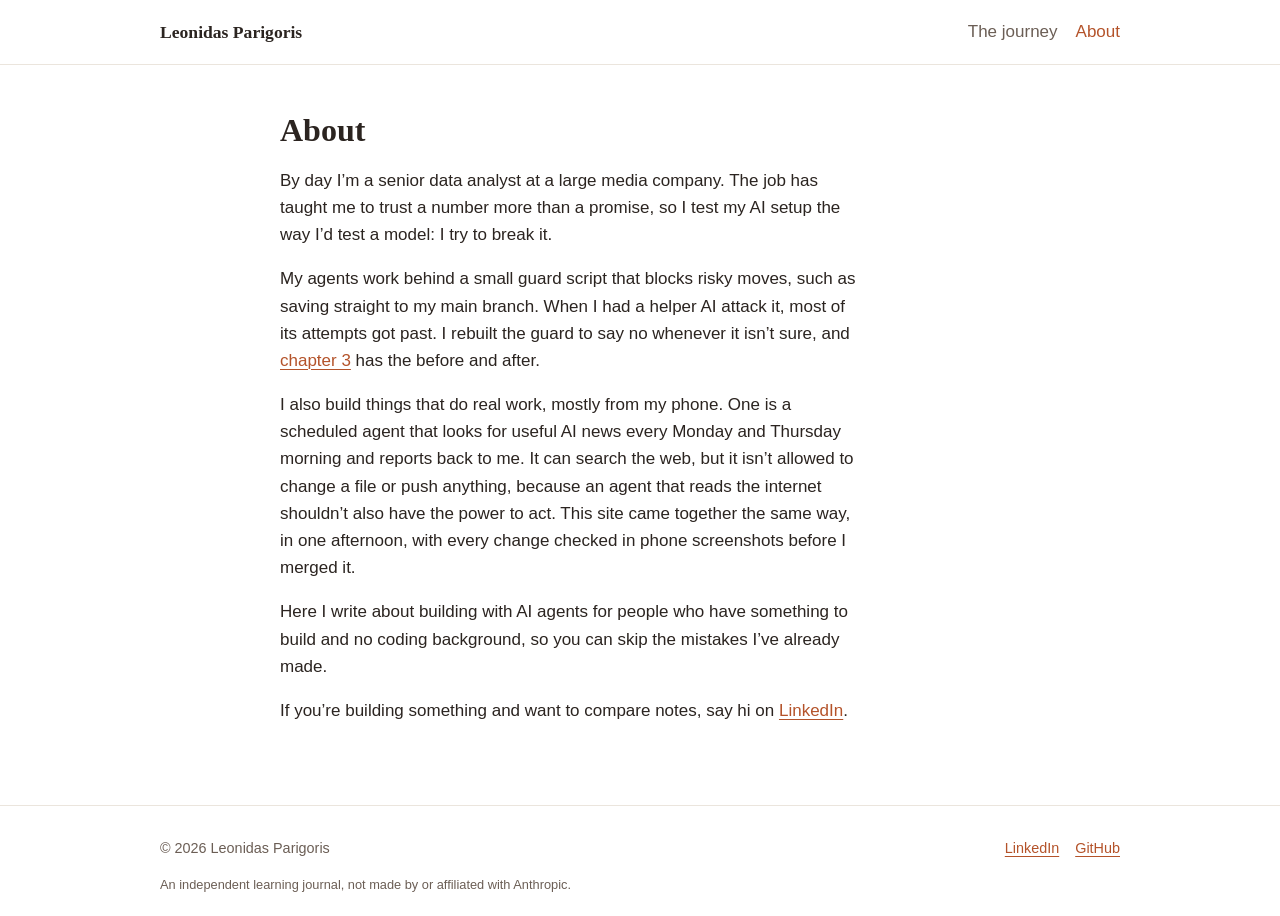
==== commit e4ccbfe8: "Publish the whole-site redesign (site-private #29, #30, #31) Co-Authored-By: Claude Opus 5.5 <norepl" ====
--- a/about/index.html
+++ b/about/index.html
@@ -5,14 +5,14 @@
   <meta name="viewport" content="width=device-width, initial-scale=1">
   
   <title>About · Leonidas Parigoris</title>
-  <meta name="description" content="A senior data analyst who builds with AI agents carefully: a written rulebook, reviews for every change, and a guard that blocks risky moves.">
+  <meta name="description" content="A senior data analyst who builds with AI agents and tests his own safety setup by attacking it: 76 of 97 attacks got past his guard at first.">
   <link rel="canonical" href="https://parigoris.github.io/about/">
   <link rel="icon" href="/assets/images/favicon.svg" type="image/svg+xml">
   <!-- Social preview (LinkedIn and other link previews) -->
   <meta property="og:type" content="website">
   <meta property="og:site_name" content="Leonidas Parigoris">
   <meta property="og:title" content="About · Leonidas Parigoris">
-  <meta property="og:description" content="A senior data analyst who builds with AI agents carefully: a written rulebook, reviews for every change, and a guard that blocks risky moves.">
+  <meta property="og:description" content="A senior data analyst who builds with AI agents and tests his own safety setup by attacking it: 76 of 97 attacks got past his guard at first.">
   <meta property="og:url" content="https://parigoris.github.io/about/">
   <meta property="og:image" content="https://parigoris.github.io/assets/images/social-preview.png">
   <meta property="og:image:width" content="1200">
@@ -22,6 +22,7 @@
   <link rel="stylesheet" href="/assets/css/style.css">
 </head>
 <body>
+  <a class="skip" href="#main">Skip to content</a>
   <header class="site-header">
   <div class="container header-inner">
     <a class="site-name" href="/">Leonidas Parigoris</a>
@@ -32,58 +33,22 @@
   </div>
 </header>
 
-  <div class="container with-sidebar">
-    
-<aside class="toc toc-desktop" aria-label="The journey">
-  <p class="toc-heading"><a href="/journey/">The journey</a></p>
-  
-<ol class="toc-list">
   
   
-  
-  
-  <li><a href="/journey/five-words/"><span class="toc-num">1</span>The 5 words</a></li>
-  
-  
-  
-  
-  
-  <li><a href="/journey/token-basics/"><span class="toc-num">2</span>Tokens and cost</a></li>
-  
-  
-  
-  
-  
-  <li><a href="/journey/ai-hq/"><span class="toc-num">3</span>Working safely</a></li>
-  
-  
-  
-  
-  
-  <li><span class="toc-soon"><span class="toc-num">4</span>Memory<small>soon</small></span></li>
-  
-  
-  
-  
-  
-  <li><span class="toc-soon"><span class="toc-num">5</span>Automation<small>soon</small></span></li>
-  
-  
-</ol>
-
-</aside>
-
-
-    <main class="content">
+  <div class="container with-sidebar no-sidebar">
+    
+    <main class="content" id="main" tabindex="-1">
       <h1 id="about">About</h1>
 
-<p>I’m a senior data analyst at a large media company. SQL, BigQuery and machine learning are my day job.</p>
+<p>By day I’m a senior data analyst at a large media company. The job has taught me to trust a number more than a promise, so I test my AI setup the way I’d test a model: I try to break it.</p>
 
-<p>Lately I build with AI agents almost every day: small, real tools that take everyday work off my plate, from my phone as much as from my laptop.</p>
+<p>My agents work behind a small guard script that blocks risky moves, such as saving straight to my main branch. When I had a helper AI attack it, most of its attempts got past. I rebuilt the guard to say no whenever it isn’t sure, and <a href="/journey/ai-hq/">chapter 3</a> has the before and after.</p>
 
-<p>I like to work carefully. My agents follow a written rulebook, every change goes through a review that I approve, and a small guard script blocks the risky moves before they happen. When something goes wrong, I write down the mistake and the rule it taught me. You can see how it all fits together in <a href="/journey/ai-hq/">Working safely</a>.</p>
+<p>I also build things that do real work, mostly from my phone. One is a scheduled agent that looks for useful AI news every Monday and Thursday morning and reports back to me. It can search the web, but it isn’t allowed to change a file or push anything, because an agent that reads the internet shouldn’t also have the power to act. This site came together the same way, in one afternoon, with every change checked in phone screenshots before I merged it.</p>
 
-<p>This site is where I share all of it, so you can learn the same things faster than I did. If you’d like to talk about AI, agents or anything here, find me on <a href="https://www.linkedin.com/in/leonidas-parigoris-139921197">LinkedIn</a>.</p>
+<p>Here I write about building with AI agents for people who have something to build and no coding background, so you can skip the mistakes I’ve already made.</p>
+
+<p>If you’re building something and want to compare notes, say hi on <a href="https://www.linkedin.com/in/leonidas-parigoris-139921197">LinkedIn</a>.</p>
 
     </main>
   </div>
@@ -98,5 +63,6 @@
   <div class="container footer-note">An independent learning journal, not made by or affiliated with Anthropic.</div>
 </footer>
 
+  <script src="/assets/js/site.js" defer></script>
 </body>
 </html>
--- a/assets/css/style.css
+++ b/assets/css/style.css
@@ -11,8 +11,40 @@
   --bg: #ffffff;
   --bg-card: #ffffff;
   --bg-soft: #faf6f0;
-  --radius: 4px;
+  /* Two corner sizes only: small for controls and inner boxes, large for cards (plus 999px pills and 50% circles) */
+  --radius-sm: 6px;
+  --radius-lg: 12px;
   --serif: ui-serif, "New York", Georgia, "Times New Roman", serif;
+  --mono: ui-monospace, "SF Mono", Menlo, Consolas, monospace;
+  --line-strong: #d9cfc4;
+  /* Context pile chart: grey for the current task, the accent for waste (emphasis pattern: one hue plus grey).
+     Grey blocks on the cream card: 3.1:1 (WCAG 1.4.11 needs 3:1 for chart marks). */
+  --pile-current: #968a80;
+  /* Darker accent for small text on the pale accent fill (the "In short" numbers): 5.6:1 on #f8ece4; the plain accent is only 4.3:1 there */
+  --accent-strong: #9a4422;
+  --term-bg: #2b2420;
+  --term-text: #f6efe8;
+  --on-accent: #ffffff;
+}
+
+/* Dark mode: follows the phone or computer setting. A warm dark brown, not black (ideas.md, "Optional dark mode").
+   Contrast on #1f1a17 (checked 2026-11-26): text 14.1:1, grey text 7.6:1, accent 6.9:1; button text on accent 6.9:1. */
+@media (prefers-color-scheme: dark) {
+  :root {
+    --accent: #e3906a;
+    --accent-soft: #3a2a22;
+    --text: #efe7df;
+    --muted: #b9aa9d;
+    --line: #3a322c;
+    --line-strong: #4d433b;
+    --bg: #1f1a17;
+    --bg-card: #262019;
+    --bg-soft: #2a231e;
+    --pile-current: #7d7064; /* 3.2:1 on the dark card #2a231e */
+    --accent-strong: #e3906a; /* 5.5:1 on the dark pale accent #3a2a22 */
+    --term-bg: #120f0d;
+    --on-accent: #1f1a17;
+  }
 }
 
 * { box-sizing: border-box; }
@@ -32,23 +64,28 @@
 
 /* Sidebar with the chapter list (docs-style). Desktop: fixed column on the left. Phone: a "The journey" menu to tap open. */
 .with-sidebar { display: grid; grid-template-columns: 210px minmax(0, 720px); gap: 48px; padding-top: 32px; padding-bottom: 64px; }
+/* Pages without the chapter menu (home, About): one centred column, so no empty column is left on the left */
+.with-sidebar.no-sidebar { grid-template-columns: minmax(0, 720px); justify-content: center; }
 .content { min-width: 0; }
+.content:focus { outline: none; }
+/* Line length: about 68 characters for reading text (65 to 75 is the comfortable range). 34em measured 66 to 70 characters per line in this font. Charts, code and boxes still use the full column. */
+.content > p, .content > ul, .content > ol, .chapter > p, .chapter > ul, .chapter > ol, .chapter > h2, .chapter > h3 { max-width: 34em; }
 .toc-desktop { position: sticky; top: 24px; align-self: start; padding-top: 14px; }
 .toc-heading { margin: 0 0 8px; font-size: 0.8rem; font-weight: 600; text-transform: uppercase; letter-spacing: 0.06em; }
 .toc-heading a { color: var(--muted); text-decoration: none; }
 .toc-list { list-style: none; margin: 0; padding: 0; }
-.toc-list a { display: flex; gap: 10px; padding: 8px 10px; border-left: 2px solid var(--line); color: var(--text); text-decoration: none; font-size: 0.95rem; line-height: 1.35; }
+.toc-list a { display: flex; align-items: center; gap: 10px; min-height: 44px; padding: 8px 10px; border-left: 2px solid var(--line); color: var(--text); text-decoration: none; font-size: 0.95rem; line-height: 1.35; }
 .toc-list a:hover { color: var(--accent); }
 .toc-list a.active { border-left-color: var(--accent); color: var(--accent); font-weight: 600; background: var(--bg-soft); }
 .toc-num { flex: none; min-width: 1.2em; color: var(--muted); }
-.toc-soon { display: flex; gap: 10px; padding: 8px 10px; border-left: 2px solid var(--line); color: var(--muted); font-size: 0.95rem; line-height: 1.35; }
+.toc-soon { display: flex; align-items: center; gap: 10px; min-height: 44px; padding: 8px 10px; border-left: 2px solid var(--line); color: var(--muted); font-size: 0.95rem; line-height: 1.35; }
 .toc-soon small { margin-left: auto; font-size: 0.75rem; text-transform: uppercase; letter-spacing: 0.04em; }
 .toc-mobile { display: none; }
 @media (max-width: 860px) {
   .with-sidebar { grid-template-columns: minmax(0, 1fr); gap: 0; padding-top: 16px; }
   .toc-desktop { display: none; }
-  .toc-mobile { display: block; margin-bottom: 8px; border: 1px solid var(--line); border-radius: var(--radius); background: var(--bg-soft); }
-  .toc-mobile summary { padding: 12px 14px; font-weight: 600; cursor: pointer; min-height: 44px; box-sizing: border-box; }
+  .toc-mobile { display: block; margin-bottom: 8px; border: 1px solid var(--line); border-radius: var(--radius-sm); background: var(--bg-soft); }
+  .toc-mobile summary { padding: 12px 44px 12px 14px; font-weight: 600; cursor: pointer; min-height: 44px; box-sizing: border-box; }
   .toc-mobile .toc-list { padding: 0 8px 8px; }
   .toc-mobile .toc-list a { padding: 12px 10px; min-height: 44px; }
 }
@@ -56,7 +93,7 @@
 a { color: var(--accent); text-decoration-thickness: 1px; text-underline-offset: 3px; }
 a:hover { text-decoration-thickness: 2px; }
 /* Keyboard focus: a clear 2px terracotta ring (WCAG 2.4.7 and 2.4.13; 5.0:1 on white) */
-a:focus-visible { outline: 2px solid var(--accent); outline-offset: 3px; border-radius: 2px; }
+a:focus-visible { outline: 2px solid var(--accent); outline-offset: 3px; border-radius: var(--radius-sm); }
 /* Tap targets at least 44px tall on phones (Apple HIG; WCAG 2.5.8 needs 24px) */
 .site-name, .site-nav a, .footer-links a, .more-link { display: inline-block; padding: 10px 0; }
 .footer-links a { padding: 11px 0; display: inline-flex; align-items: center; min-height: 44px; }
@@ -64,9 +101,43 @@
 .intro-links a { display: inline-flex; align-items: center; min-height: 44px; }
 .footer-note { padding-bottom: 20px; font-size: 0.8rem; color: var(--muted); }
 
+/* Skip link: hidden until a keyboard user tabs to it, then it jumps past the header and menu (WCAG 2.4.1) */
+.skip { position: absolute; left: 12px; top: -100px; z-index: 10; padding: 10px 16px; border-radius: var(--radius-sm); background: var(--accent); color: var(--on-accent); font-weight: 600; text-decoration: none; }
+.skip:focus { top: 12px; }
+
+/* One "+" / "−" pattern for every tap-to-open box (quiz, chapter menu, chart numbers) */
+.toc-mobile summary, .pile-table summary { list-style: none; position: relative; }
+.toc-mobile summary::-webkit-details-marker, .pile-table summary::-webkit-details-marker { display: none; }
+.toc-mobile summary::after, .pile-table summary::after { content: "+"; position: absolute; right: 16px; top: 50%; transform: translateY(-50%); font-size: 1.35rem; font-weight: 400; line-height: 1; color: var(--accent); }
+.toc-mobile[open] summary::after, .pile-table[open] summary::after { content: "−"; }
+
 h1, h2, h3 { line-height: 1.25; font-family: var(--serif); font-weight: 600; }
 h1 { font-size: 2rem; margin: 0.4em 0 0.2em; }
 h2 { font-size: 1.3rem; margin-top: 2em; }
+
+/* Home page: the promise, then its 3 parts (learn first, skip, mistakes) */
+.hero-home { padding: 12px 0 8px; }
+.hero-home h1 { font-size: 2.7rem; line-height: 1.1; letter-spacing: -0.02em; margin: 0.2em 0 0.35em; text-wrap: balance; }
+.kicker { margin: 0; font-size: 0.8rem; font-weight: 700; letter-spacing: 0.07em; text-transform: uppercase; color: var(--accent); }
+.hero-home .lead { font-family: var(--serif); font-size: 1.35rem; line-height: 1.45; color: var(--text); max-width: 30em; text-wrap: pretty; }
+.byline { margin: 18px 0 0; font-size: 0.9rem; color: var(--muted); }
+.home-block { margin-top: 48px; }
+.home-block h2 { display: flex; align-items: center; gap: 12px; margin: 0 0 6px; font-size: 1.5rem; }
+/* Retired: the site has one number style (plain accent numerals). Hidden until the markup is removed from index.md. */
+.step { display: none; }
+.block-sub { margin: 0; color: var(--muted); }
+.skip-list { list-style: none; margin: 14px 0 0; padding: 0; display: grid; gap: 10px; }
+.skip-list li { position: relative; padding: 12px 14px 12px 44px; border-radius: var(--radius-lg); background: var(--bg-soft); }
+.skip-list li::before { content: ""; position: absolute; left: 16px; top: 1.15em; width: 14px; height: 2px; background: var(--muted); }
+.skip-list strong { display: block; }
+.mistake-cards { display: grid; grid-template-columns: repeat(3, minmax(0, 1fr)); gap: 12px; margin-top: 14px; }
+.mistake-card { display: flex; flex-direction: column; gap: 6px; padding: 16px; border: 1px solid var(--line); border-radius: var(--radius-lg); background: var(--bg-card); color: var(--text); text-decoration: none; transition: border-color 0.15s, transform 0.15s; }
+.mistake-card:hover { border-color: var(--accent); transform: translateY(-2px); }
+.mistake-card strong { font-family: var(--serif); font-size: 1.1rem; line-height: 1.3; }
+.mistake-card span { font-size: 0.9rem; color: var(--muted); }
+.mistake-card .mc-label { font-size: 0.75rem; font-weight: 700; letter-spacing: 0.07em; text-transform: uppercase; color: var(--accent); }
+@media (max-width: 760px) { .mistake-cards { grid-template-columns: 1fr; } }
+@media (max-width: 480px) { .hero-home h1 { font-size: 2.05rem; } .hero-home .lead { font-size: 1.15rem; } }
 
 /* Header */
 .site-header { border-bottom: 1px solid var(--line); }
@@ -85,7 +156,7 @@
 
 /* Chapter list */
 .cards { list-style: none; padding: 0; margin: 24px 0 0; display: grid; gap: 16px; }
-.card { border: 1px solid var(--line); border-radius: var(--radius); background: var(--bg-card); transition: border-color 0.15s, box-shadow 0.15s; }
+.card { border: 1px solid var(--line); border-radius: var(--radius-sm); background: var(--bg-card); transition: border-color 0.15s, box-shadow 0.15s; }
 .card:hover { border-color: var(--accent); box-shadow: 0 4px 16px rgba(180, 83, 42, 0.08); }
 .card a { display: block; padding: 18px 20px; color: inherit; text-decoration: none; }
 .card h3 { margin: 0 0 4px; color: var(--text); font-size: 1.2rem; }
@@ -107,37 +178,39 @@
 
 /* Previous / next chapter */
 .chapter-nav { display: grid; grid-template-columns: 1fr 1fr; gap: 12px; margin-top: 40px; padding-top: 20px; border-top: 1px solid var(--line); }
-.chapter-nav a { display: block; padding: 12px 14px; border: 1px solid var(--line); border-radius: var(--radius); text-decoration: none; color: var(--text); font-size: 0.95rem; }
+.chapter-nav a { display: block; padding: 12px 14px; border: 1px solid var(--line); border-radius: var(--radius-sm); text-decoration: none; color: var(--text); font-size: 0.95rem; }
 .chapter-nav a span { display: block; font-size: 0.8rem; color: var(--accent); margin-bottom: 4px; }
-.chapter-nav .soon { display: block; padding: 12px 14px; border: 1px dashed var(--line); border-radius: var(--radius); color: var(--muted); font-size: 0.95rem; }
+.chapter-nav .soon { display: block; padding: 12px 14px; border: 1px dashed var(--line); border-radius: var(--radius-sm); color: var(--muted); font-size: 0.95rem; }
 .chapter-nav .soon span { display: block; font-size: 0.8rem; margin-bottom: 4px; }
 .chapter-nav .next { grid-column: 2; text-align: right; }
-@media (max-width: 520px) { .chapter-nav { grid-template-columns: 1fr; } .chapter-nav .next { grid-column: 1; } }
+@media (max-width: 520px) { .chapter-nav { grid-template-columns: 1fr; } .chapter-nav .next { grid-column: 1; text-align: left; } }
 
 /* Chapter page */
-.back { margin: 0 0 8px; font-size: 0.95rem; }
-.back a { text-decoration: none; display: inline-flex; align-items: center; min-height: 44px; }
 .meta { color: var(--muted); font-size: 0.9rem; margin: 0 0 12px; }
 .summary { font-size: 1.15rem; color: var(--muted); margin: 0 0 24px; }
 .hero { margin: 0 0 24px; }
-.hero img { width: 100%; height: auto; border: 1px solid var(--line); border-radius: var(--radius); background: var(--bg-soft); }
-.chapter blockquote { margin: 16px 0; padding: 12px 16px; background: var(--accent-soft); border-left: 3px solid var(--accent); border-radius: 0 var(--radius) var(--radius) 0; }
+.hero img { display: block; width: 100%; max-width: 480px; height: auto; }
+/* Diagram figure: an SVG with its own rounded card, plus a short note under it. 480px keeps the 14px-minimum text from growing huge on desktop. */
+.diagram { margin: 28px 0; }
+.diagram img { display: block; width: 100%; max-width: 480px; height: auto; border: 0; }
+.diagram .figure-note { max-width: 480px; margin-top: 8px; }
+.chapter blockquote { margin: 16px 0; padding: 12px 16px; background: var(--accent-soft); border-left: 3px solid var(--accent); border-radius: 0 var(--radius-sm) var(--radius-sm) 0; }
 .chapter blockquote p { margin: 0; }
 /* List points: less space than between paragraphs, so a list reads as one group (GOV.UK spaced lists) */
 .chapter ul, .chapter ol { padding-left: 1.25em; }
 .chapter li + li { margin-top: 0.75em; }
 
 /* "In short" box: lets scanning readers get the point in 3 lines (standards.md, Writing for readers) */
-.in-short { margin: 0 0 28px; padding: 16px 20px; background: var(--bg-soft); border: 1px solid var(--line); border-left: 3px solid var(--accent); border-radius: var(--radius); }
+.in-short { margin: 0 0 28px; padding: 16px 20px; background: var(--bg-soft); border: 1px solid var(--line); border-left: 3px solid var(--accent); border-radius: var(--radius-sm); }
 .in-short h2 { font-family: inherit; margin: 0 0 8px; font-size: 0.85rem; text-transform: uppercase; letter-spacing: 0.06em; color: var(--muted); }
 .in-short ul { margin: 0; padding-left: 1.1em; }
 .in-short li + li { margin-top: 0.5em; }
 
 /* Code blocks wrap instead of scrolling sideways on a phone */
-pre { margin: 16px 0; padding: 14px 16px; background: var(--bg-soft); border: 1px solid var(--line); border-radius: var(--radius); white-space: pre-wrap; overflow-wrap: anywhere; }
+pre { margin: 16px 0; padding: 14px 16px; background: var(--bg-soft); border: 1px solid var(--line); border-radius: var(--radius-sm); white-space: pre-wrap; overflow-wrap: anywhere; }
 pre code { background: none; border: 0; padding: 0; font-size: 0.9em; }
 
-.button { display: inline-block; padding: 10px 16px; background: var(--accent); color: #fff; border-radius: var(--radius); text-decoration: none; font-weight: 600; }
+.button { display: inline-block; padding: 10px 16px; background: var(--accent); color: var(--on-accent); border: 0; border-radius: var(--radius-sm); text-decoration: none; font: inherit; font-weight: 600; cursor: pointer; }
 .button:hover { opacity: 0.92; }
 
 /* Home first screen: one main button, one plain link (standards.md, Lists and choices) */
@@ -146,14 +219,19 @@
 
 /* "My mistake" box: one real mistake per chapter and the rule it led to.
    Same cream box as "In short", but a grey edge, so the accent edge stays unique to "In short". */
-.mistake { margin: 32px 0; padding: 16px 20px; background: var(--bg-soft); border: 1px solid var(--line); border-left: 3px solid var(--muted); border-radius: var(--radius); }
-.mistake h2 { font-family: inherit; margin: 0 0 8px; font-size: 0.85rem; text-transform: uppercase; letter-spacing: 0.06em; color: var(--muted); }
+.mistake { margin: 40px 0; padding: 20px 22px 18px; background: var(--bg-soft); border: 1px solid var(--line); border-radius: var(--radius-lg); box-shadow: 0 1px 0 var(--line), 0 10px 30px -18px rgba(43, 36, 32, 0.35); }
 .mistake p { margin: 0; }
-.mistake p + p { margin-top: 0.75em; }
+.mistake-kicker { display: flex; align-items: center; justify-content: space-between; gap: 12px; margin-bottom: 10px !important; }
+.mistake-badge { display: inline-block; padding: 3px 10px; border-radius: 999px; background: var(--text); color: var(--bg); font-size: 0.75rem; font-weight: 700; letter-spacing: 0.06em; text-transform: uppercase; }
+.mistake-date { font-size: 0.85rem; color: var(--muted); font-variant-numeric: tabular-nums; }
+.mistake-title { font-family: var(--serif); font-size: 1.25rem; font-weight: 600; line-height: 1.3; margin-bottom: 8px !important; }
+.mistake-text { color: var(--text); }
+.mistake-rule { margin-top: 14px !important; padding-top: 14px; border-top: 1px dashed var(--line-strong); }
+.mistake-rule span { display: block; margin-bottom: 4px; font-size: 0.75rem; font-weight: 700; letter-spacing: 0.06em; text-transform: uppercase; color: var(--accent); }
 
 /* Flow diagram: stacked boxes that fit any screen width (no ASCII art, which wraps on phones) */
 .flow { margin: 24px 0; max-width: 32em; }
-.flow-step, .flow-inner { border: 1px solid var(--line); border-radius: var(--radius); padding: 10px 14px; background: var(--bg-card); }
+.flow-step, .flow-inner { border: 1px solid var(--line); border-radius: var(--radius-sm); padding: 10px 14px; background: var(--bg-card); }
 .flow-step strong, .flow-inner strong { display: block; }
 .flow-step span, .flow-inner span { display: block; color: var(--muted); font-size: 0.92em; }
 .flow-group { background: var(--bg-soft); }
@@ -161,11 +239,11 @@
 .flow-guard { border-left: 3px solid var(--accent); }
 .flow-arrow { text-align: center; color: var(--muted); padding: 4px 0; font-size: 0.92em; }
 
-code { background: var(--bg-soft); border: 1px solid var(--line); border-radius: 5px; padding: 0.1em 0.35em; font-size: 0.9em; }
+code { background: var(--bg-soft); border: 1px solid var(--line); border-radius: var(--radius-sm); padding: 0.1em 0.35em; font-size: 0.9em; }
 
 /* Footer */
 .site-footer { border-top: 1px solid var(--line); color: var(--muted); font-size: 0.9rem; }
-.footer-inner { display: flex; justify-content: space-between; flex-wrap: wrap; gap: 12px; padding-top: 20px; padding-bottom: 28px; }
+.footer-inner { display: flex; justify-content: space-between; flex-wrap: wrap; gap: 12px; padding-top: 20px; padding-bottom: 4px; }
 .footer-links { display: flex; gap: 16px; }
 .footer-inner { align-items: center; }
 
@@ -175,3 +253,137 @@
   .intro h1 { font-size: 2.3rem; }
   .site-nav { gap: 14px; }
 }
+
+/* ---------- Chapter design (redesign, 2026-11-26) ---------- */
+
+/* Journey progress map: 5 stops, the current one filled */
+.progress { list-style: none; display: flex; margin: 8px 0 22px; padding: 0; }
+.chapter .progress li + li { margin-top: 0; }
+.progress li { flex: 1; min-width: 0; position: relative; display: flex; flex-direction: column; align-items: center; gap: 6px; text-align: center; }
+.progress li::before { content: ""; position: absolute; z-index: 0; top: 13px; left: -50%; width: 100%; height: 2px; background: var(--line); }
+.progress li:first-child::before { display: none; }
+.progress li.done::before, .progress li.here::before { background: var(--accent); }
+.progress span { position: relative; z-index: 1; display: grid; place-items: center; width: 28px; height: 28px; border-radius: 50%; border: 2px solid var(--muted); background: var(--bg); color: var(--muted); font-size: 0.8rem; font-weight: 700; }
+.progress .done span { border-color: var(--accent); color: var(--accent); }
+.progress .here span { border-color: var(--accent); background: var(--accent); color: var(--on-accent); box-shadow: 0 0 0 4px var(--accent-soft); }
+.progress small { font-size: 0.75rem; line-height: 1.25; color: var(--muted); max-width: 8em; }
+.progress .here small { color: var(--text); font-weight: 600; }
+
+/* Chapter header */
+.chapter h1 { font-size: 2.5rem; line-height: 1.12; letter-spacing: -0.015em; margin: 0.25em 0 0.35em; text-wrap: balance; }
+.chapter .summary { font-family: var(--serif); font-size: 1.25rem; line-height: 1.5; color: var(--muted); margin: 0 0 10px; text-wrap: pretty; }
+.chapter .meta { font-size: 0.85rem; letter-spacing: 0.02em; margin: 0 0 28px; }
+.chapter h2 { font-size: 1.55rem; line-height: 1.2; margin: 2.2em 0 0.6em; text-wrap: balance; }
+.chapter p, .chapter li { text-wrap: pretty; }
+
+/* Opening line: larger serif, sets the scene */
+.lede { font-family: var(--serif); font-size: 1.35rem; line-height: 1.45; color: var(--text); margin-top: 0; }
+
+/* "The 30-second version": numbered points */
+.in-short { border-left: 1px solid var(--line); border-top: 3px solid var(--accent); border-radius: 0 0 var(--radius-lg) var(--radius-lg); padding: 16px 20px 18px; }
+.chapter .in-short h2 { margin: 0 0 10px; font-size: 0.8rem; line-height: 1.3; }
+.in-short ul { list-style: none; padding: 0; counter-reset: point; }
+.in-short li { counter-increment: point; position: relative; padding-left: 2em; }
+.in-short li::before { content: counter(point); position: absolute; left: 0; top: 0.15em; width: 1.45em; height: 1.45em; border-radius: 50%; background: var(--accent-soft); color: var(--accent-strong); font-size: 0.8em; font-weight: 700; display: grid; place-items: center; }
+
+/* Pull quote */
+.pullquote { margin: 36px 0; padding: 4px 0 4px 22px; border-left: 4px solid var(--accent); font-family: var(--serif); font-size: 1.45rem; line-height: 1.4; font-weight: 600; color: var(--text); text-wrap: balance; }
+
+/* Token strip */
+.tokens { display: flex; flex-wrap: wrap; gap: 6px; margin: 18px 0 6px; font-family: var(--mono); font-size: 1.05rem; }
+.tokens span { padding: 6px 10px; border-radius: var(--radius-sm); background: var(--accent-soft); border: 1px solid var(--line-strong); white-space: pre; }
+.tokens span:nth-child(even) { background: var(--bg-soft); }
+.figure-note { margin-top: 0; font-size: 0.85rem; color: var(--muted); }
+
+/* Context pile (interactive figure, assets/js/context-pile.js) */
+.pile { margin: 28px 0; padding: 20px; border: 1px solid var(--line); border-radius: var(--radius-lg); background: var(--bg-card); }
+.pile-head { margin: 0 0 14px; color: var(--muted); font-size: 0.95rem; }
+.pile-head strong { display: block; color: var(--text); font-family: var(--serif); font-size: 1.15rem; margin-bottom: 2px; }
+/* One chart per row at every width: side by side, the chart text was too small to read */
+.pile-grid { display: grid; grid-template-columns: minmax(0, 1fr); gap: 16px; max-width: 640px; }
+.pile-card { padding: 12px 12px 10px; border-radius: var(--radius-sm); background: var(--bg-soft); }
+.pile-title { margin: 0 0 4px; font-weight: 600; font-size: 0.95rem; }
+.pile-svg { display: block; width: 100%; height: auto; }
+.pile-blk.current { fill: var(--pile-current); }
+.pile-blk.waste { fill: var(--accent); }
+.pile-bar:hover .pile-blk { opacity: 0.8; }
+.pile-tick, .pile-band, .pile-band-sub, .pile-axis { font-family: -apple-system, BlinkMacSystemFont, "Segoe UI", Roboto, sans-serif; fill: var(--muted); }
+.pile-tick { font-size: 14px; font-variant-numeric: tabular-nums; }
+.pile-band { font-size: 15px; font-weight: 600; }
+.pile-band-sub { font-size: 14px; }
+.pile-axis { font-size: 15px; }
+.pile-yaxis { margin: 0; font-size: 0.75rem; color: var(--muted); }
+.pile-grid-line { stroke: var(--line); stroke-width: 1; }
+.pile-divider { stroke: var(--line-strong); stroke-width: 1; }
+.pile-divider.fresh { stroke: var(--text); stroke-width: 1.5; }
+.pile-base { stroke: var(--line-strong); stroke-width: 1; }
+.pile-legend { list-style: none; display: flex; flex-wrap: wrap; gap: 6px 18px; margin: 0 0 14px; padding: 0; font-size: 0.88rem; }
+.chapter .pile-legend li + li { margin-top: 0; }
+.pile-legend li { display: flex; align-items: center; gap: 8px; }
+.pile-legend .key { flex: none; width: 14px; height: 14px; border-radius: 2px; /* matches the rx=2 corners of the chart blocks it stands for */ }
+.pile-legend .key.current { background: var(--pile-current); }
+.pile-legend .key.waste { background: var(--accent); }
+.pile-total { margin: 6px 0 0; font-size: 0.92rem; color: var(--muted); }
+.pile-total span { font-family: var(--serif); font-size: 1.9rem; font-weight: 600; color: var(--text); margin-right: 4px; font-variant-numeric: tabular-nums; }
+.pile-total b { color: var(--text); }
+.pile-table { margin-top: 12px; font-size: 0.88rem; }
+.pile-table summary { cursor: pointer; color: var(--accent); min-height: 44px; display: flex; align-items: center; padding-right: 44px; }
+.pile-table table { width: 100%; border-collapse: collapse; font-variant-numeric: tabular-nums; }
+.pile-table th, .pile-table td { padding: 6px 8px; border-bottom: 1px solid var(--line); text-align: right; }
+.pile-table th:first-child, .pile-table td:first-child { text-align: left; }
+.pile-table th { font-weight: 600; vertical-align: bottom; }
+.pile-table .sum td { font-weight: 700; border-bottom: 0; }
+.pile-controls { display: none; margin-top: 14px; align-items: center; gap: 8px 14px; flex-wrap: wrap; }
+.pile.is-live .pile-controls { display: flex; }
+.pile-controls .button { min-height: 44px; }
+.pile-status { margin: 0; font-size: 0.9rem; color: var(--muted); }
+.pile-note { margin: 12px 0 0; font-size: 0.8rem; color: var(--muted); }
+@media (max-width: 600px) {
+  .pile { padding: 14px; }
+  .pile-grid { gap: 10px; }
+}
+
+/* Habits, grouped by when they help */
+.habits { margin: 20px 0 8px; display: grid; gap: 14px; }
+.habit-group { padding: 4px 0 0 18px; border-left: 2px solid var(--line); }
+.chapter .habit-when { margin: 0 0 10px; font-family: inherit; font-size: 0.78rem; letter-spacing: 0.08em; text-transform: uppercase; color: var(--accent); }
+.chapter .habit-list { margin: 0; padding: 0; list-style: none; counter-reset: habit; }
+.chapter .habit-list li { position: relative; margin: 0 0 14px; padding-left: 2.2em; counter-increment: habit; }
+.habit-list li::before { content: counter(habit); position: absolute; left: 0; top: -0.05em; font-family: var(--serif); font-size: 1.5rem; line-height: 1.1; font-weight: 600; color: var(--accent); }
+.habit-list li strong { display: block; font-size: 1.05rem; }
+.habit-aside { margin: 4px 0 0; padding: 12px 14px; border-radius: var(--radius-sm); background: var(--bg-soft); font-size: 0.95rem; }
+
+/* Try it: a terminal card with a copy button */
+.try { margin: 14px 0 22px; border-radius: var(--radius-lg); overflow: hidden; background: var(--term-bg); color: var(--term-text); box-shadow: 0 10px 30px -20px rgba(0, 0, 0, 0.6); }
+.try-bar { display: flex; align-items: center; gap: 10px; min-height: 48px; padding: 2px 4px 2px 14px; border-bottom: 1px solid rgba(255, 255, 255, 0.08); font-size: 0.8rem; }
+.try-dots { display: inline-flex; gap: 5px; }
+.try-dots i { width: 9px; height: 9px; border-radius: 50%; background: rgba(255, 255, 255, 0.22); }
+.try-label { flex: 1; color: rgba(246, 239, 232, 0.78); }
+.try-copy { min-height: 44px; padding: 4px 12px; border: 1px solid rgba(255, 255, 255, 0.25); border-radius: var(--radius-sm); background: transparent; color: var(--term-text); font: inherit; font-size: 0.8rem; cursor: pointer; }
+.try-copy:hover { background: rgba(255, 255, 255, 0.08); }
+.try-code { margin: 0; padding: 14px 16px 16px; background: transparent; border: 0; border-radius: 0; color: var(--term-text); font-family: var(--mono); font-size: 0.95rem; line-height: 1.55; }
+.try-code code { color: inherit; background: none; border: 0; padding: 0; }
+
+/* Check yourself: tap to reveal */
+.quiz { display: grid; gap: 10px; margin: 16px 0; }
+.quiz details { border: 1px solid var(--line); border-radius: var(--radius-lg); background: var(--bg-card); }
+.quiz summary { list-style: none; cursor: pointer; padding: 13px 44px 13px 16px; position: relative; font-weight: 600; line-height: 1.4; min-height: 44px; }
+.quiz summary::-webkit-details-marker { display: none; }
+.quiz summary::after { content: "+"; position: absolute; right: 16px; top: 11px; font-size: 1.35rem; line-height: 1; color: var(--accent); }
+.quiz details[open] summary::after { content: "−"; }
+.quiz details[open] { border-color: var(--line-strong); background: var(--bg-soft); }
+.quiz details p { margin: 0; padding: 0 16px 16px; }
+
+button:focus-visible, summary:focus-visible { outline: 2px solid var(--accent); outline-offset: 3px; }
+
+@media (max-width: 480px) {
+  .chapter h1 { font-size: 2rem; }
+  .chapter .summary { font-size: 1.12rem; }
+  .lede { font-size: 1.2rem; }
+  .pullquote { font-size: 1.25rem; }
+  /* Phone: only the current stop keeps its label, so the labels never shrink below 0.75rem; the others stay for screen readers */
+  .progress li:not(.here) small { position: absolute; width: 1px; height: 1px; overflow: hidden; clip: rect(0 0 0 0); white-space: nowrap; }
+  .progress .here small { max-width: none; white-space: nowrap; }
+  .progress li:first-child.here small { align-self: flex-start; }
+  .progress li:last-child.here small { align-self: flex-end; }
+}
